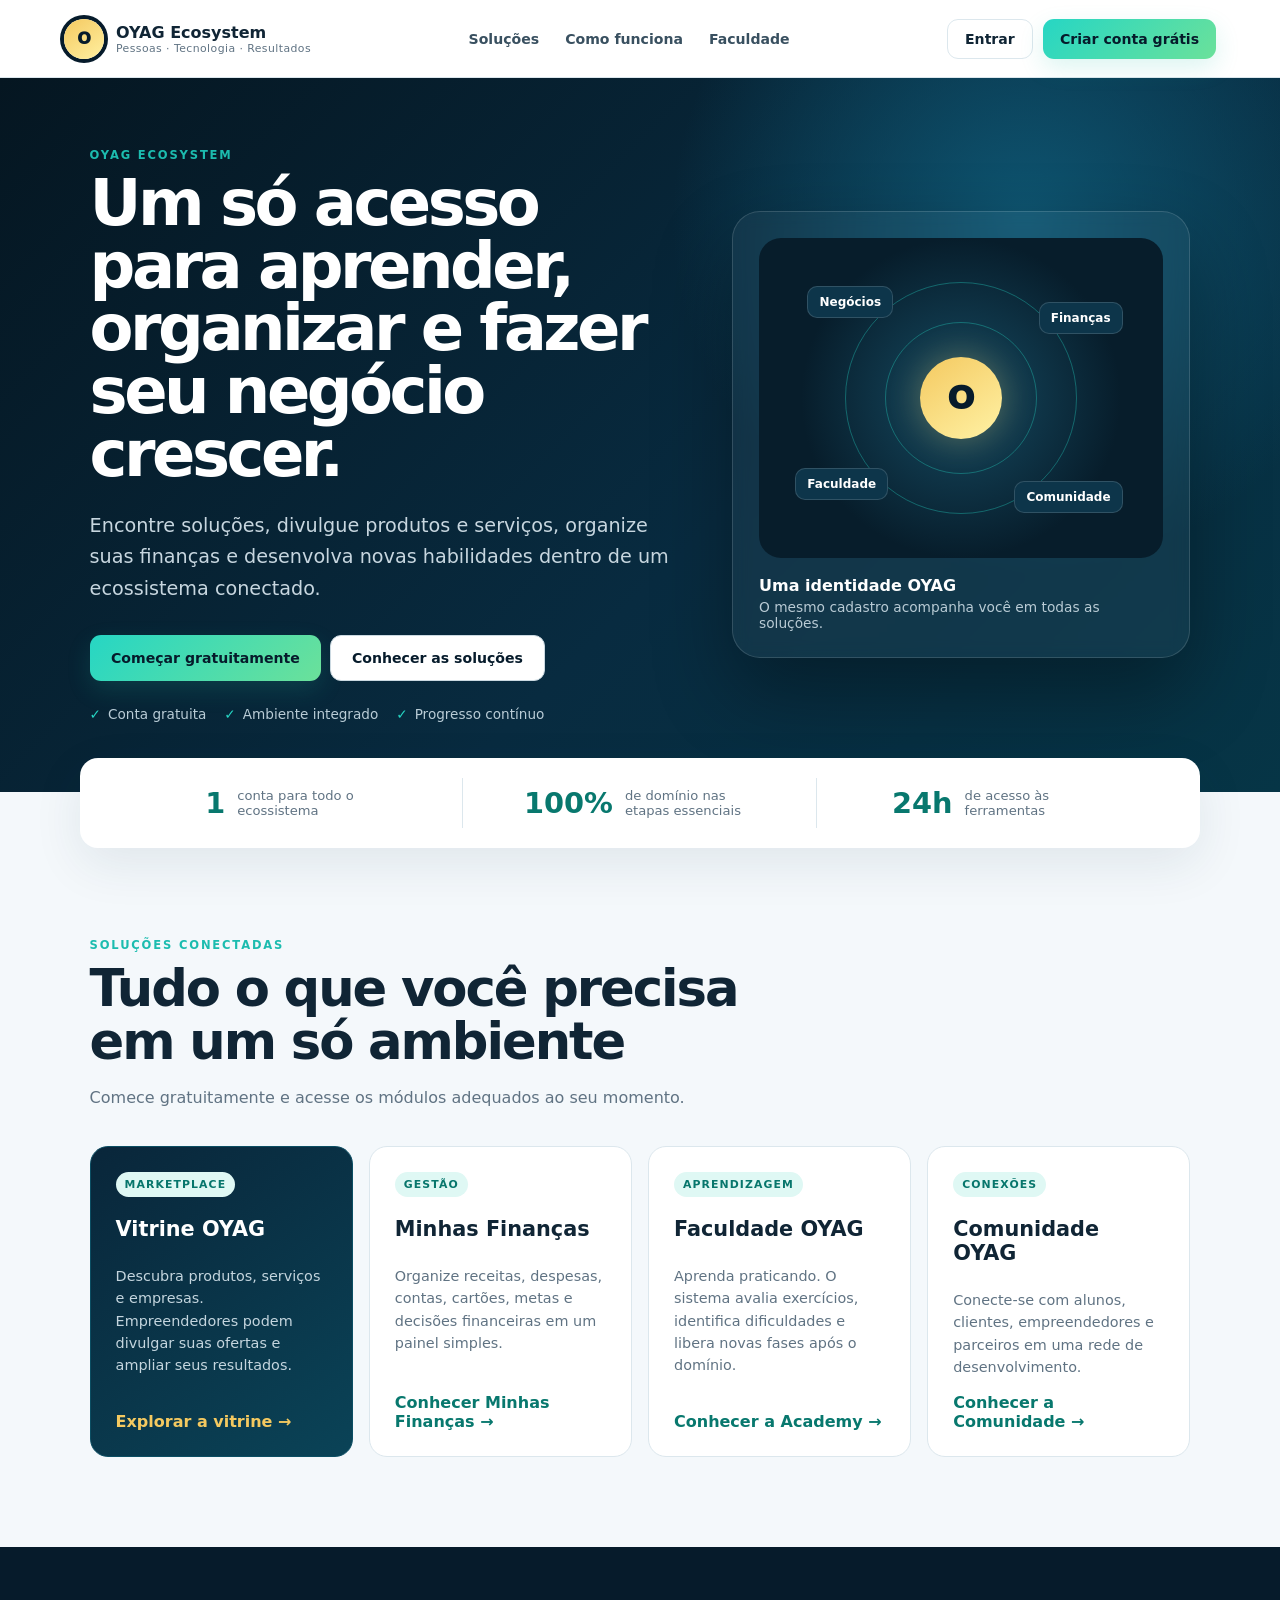
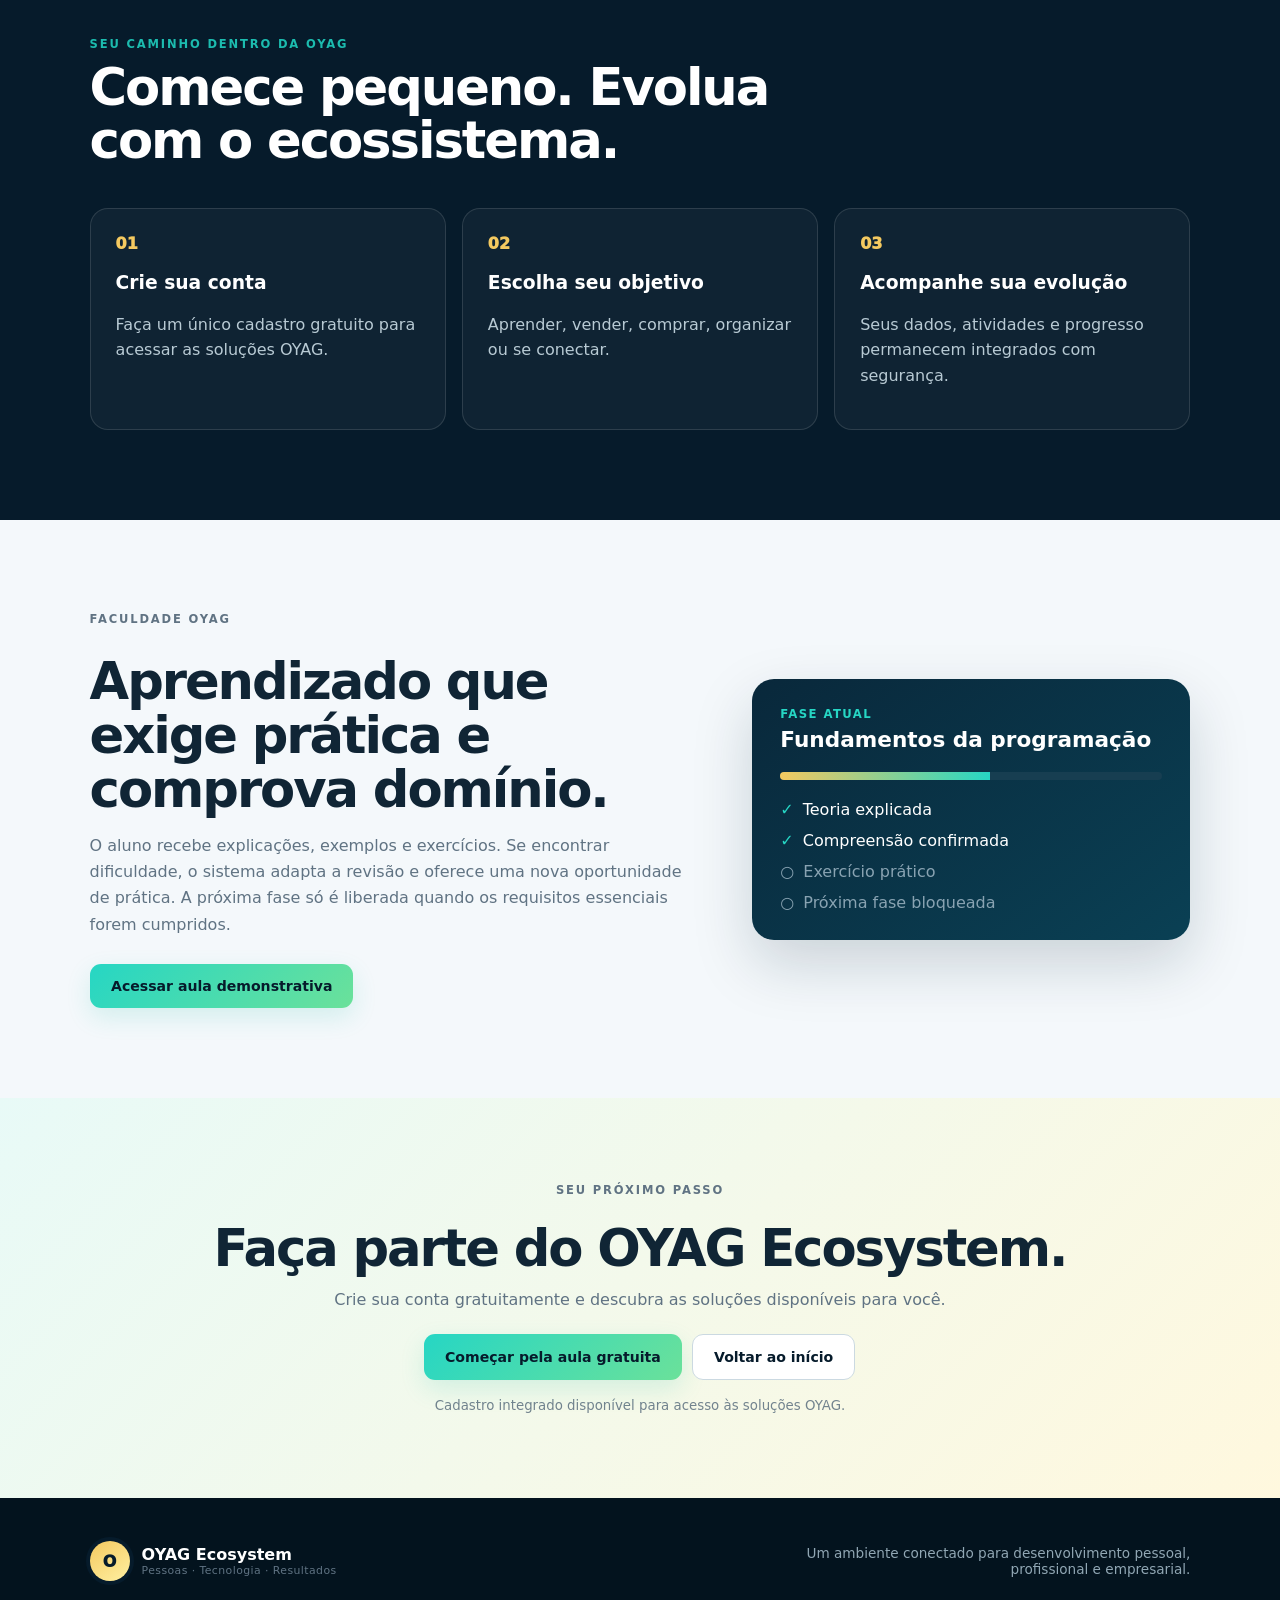
==== desktop/index.html @ 6f6dc77a "chore(public-home): refresh fixed responsive stylesheet" ====
<!doctype html>
<html lang="pt-BR">
<head>
  <meta charset="utf-8"><meta http-equiv="Cache-Control" content="no-cache, no-store, must-revalidate"><meta http-equiv="Pragma" content="no-cache"><meta http-equiv="Expires" content="0">
  <meta name="viewport" content="width=device-width,initial-scale=1">
  <meta name="description" content="OYAG Ecosystem: negócios, aprendizagem, gestão e oportunidades em uma única conta.">
  <title>OYAG Ecosystem</title>
  <link rel="stylesheet" href="../styles.css?v=layout-fix-20260918-01">
  <meta name="robots" content="index,follow">
  <script src="../config.production.js?v=prod-20260918-01" defer></script>
</head>
<body>
<header class="topbar">
  <a class="brand" href="#inicio" aria-label="OYAG Ecosystem"><span class="brand-mark">O</span><span><strong>OYAG Ecosystem</strong><small>Pessoas · Tecnologia · Resultados</small></span></a>
  <nav aria-label="Navegação principal"><a href="#solucoes">Soluções</a><a href="#como-funciona">Como funciona</a><a href="#faculdade">Faculdade</a></nav>
  <div class="header-actions"><a class="button ghost" href="../login.html">Entrar</a><a class="button primary" href="../login.html?mode=signup">Criar conta grátis</a></div>
</header>
<main>
  <section id="inicio" class="hero">
    <div class="hero-copy">
      <p class="eyebrow">OYAG Ecosystem</p>
      <h1>Um só acesso para aprender, organizar e fazer seu negócio crescer.</h1>
      <p class="lead">Encontre soluções, divulgue produtos e serviços, organize suas finanças e desenvolva novas habilidades dentro de um ecossistema conectado.</p>
      <div class="hero-actions"><a class="button primary large" href="../login.html?mode=signup">Começar gratuitamente</a><a class="button secondary large" href="#solucoes">Conhecer as soluções</a></div>
      <ul class="trust-list"><li>Conta gratuita</li><li>Ambiente integrado</li><li>Progresso contínuo</li></ul>
    </div>
    <div class="hero-panel" aria-label="Visão geral do OYAG Ecosystem">
      <div class="orbit"><span class="core">O</span><span class="node n1">Negócios</span><span class="node n2">Finanças</span><span class="node n3">Faculdade</span><span class="node n4">Comunidade</span></div>
      <div class="panel-note"><strong>Uma identidade OYAG</strong><span>O mesmo cadastro acompanha você em todas as soluções.</span></div>
    </div>
  </section>
  <section class="numbers" aria-label="Diferenciais"><div><strong>1</strong><span>conta para todo o ecossistema</span></div><div><strong>100%</strong><span>de domínio nas etapas essenciais</span></div><div><strong>24h</strong><span>de acesso às ferramentas</span></div></section>
  <section id="solucoes" class="section">
    <div class="section-heading"><p class="eyebrow">Soluções conectadas</p><h2>Tudo o que você precisa em um só ambiente</h2><p>Comece gratuitamente e acesse os módulos adequados ao seu momento.</p></div>
    <div class="cards">
      <article class="card featured"><span class="tag">Marketplace</span><h3>Vitrine OYAG</h3><p>Descubra produtos, serviços e empresas. Empreendedores podem divulgar suas ofertas e ampliar seus resultados.</p><a href="../marketplace.html">Explorar a vitrine <span>→</span></a></article>
      <article class="card"><span class="tag">Gestão</span><h3>Minhas Finanças</h3><p>Organize receitas, despesas, contas, cartões, metas e decisões financeiras em um painel simples.</p><a href="../minhas-financas.html">Conhecer Minhas Finanças <span>→</span></a></article>
      <article class="card"><span class="tag">Aprendizagem</span><h3>Faculdade OYAG</h3><p>Aprenda praticando. O sistema avalia exercícios, identifica dificuldades e libera novas fases após o domínio.</p><a href="../faculdade/">Conhecer a Academy <span>→</span></a></article>
      <article class="card"><span class="tag">Conexões</span><h3>Comunidade OYAG</h3><p>Conecte-se com alunos, clientes, empreendedores e parceiros em uma rede de desenvolvimento.</p><a href="../community.html">Conhecer a Comunidade <span>→</span></a></article>
    </div>
  </section>
  <section id="como-funciona" class="section dark">
    <div class="section-heading"><p class="eyebrow">Seu caminho dentro da OYAG</p><h2>Comece pequeno. Evolua com o ecossistema.</h2></div>
    <div class="steps"><article><span>01</span><h3>Crie sua conta</h3><p>Faça um único cadastro gratuito para acessar as soluções OYAG.</p></article><article><span>02</span><h3>Escolha seu objetivo</h3><p>Aprender, vender, comprar, organizar ou se conectar.</p></article><article><span>03</span><h3>Acompanhe sua evolução</h3><p>Seus dados, atividades e progresso permanecem integrados com segurança.</p></article></div>
  </section>
  <section id="faculdade" class="section split">
    <div><p class="eyebrow">Faculdade OYAG</p><h2>Aprendizado que exige prática e comprova domínio.</h2><p>O aluno recebe explicações, exemplos e exercícios. Se encontrar dificuldade, o sistema adapta a revisão e oferece uma nova oportunidade de prática. A próxima fase só é liberada quando os requisitos essenciais forem cumpridos.</p><a class="button primary large" href="../faculdade/aula-demo.html">Acessar aula demonstrativa</a></div>
    <div class="learning-card"><span>Fase atual</span><strong>Fundamentos da programação</strong><div class="progress"><i></i></div><ul><li class="done">Teoria explicada</li><li class="done">Compreensão confirmada</li><li>Exercício prático</li><li>Próxima fase bloqueada</li></ul></div>
  </section>
  <section id="acesso" class="cta"><p class="eyebrow">Seu próximo passo</p><h2>Faça parte do OYAG Ecosystem.</h2><p>Crie sua conta gratuitamente e descubra as soluções disponíveis para você.</p><div><a class="button primary large" href="../faculdade/aula-demo.html">Começar pela aula gratuita</a><a class="button secondary large" href="#inicio">Voltar ao início</a></div><small>Cadastro integrado disponível para acesso às soluções OYAG.</small></section>
</main>
<footer><a class="brand" href="#inicio"><span class="brand-mark">O</span><span><strong>OYAG Ecosystem</strong><small>Pessoas · Tecnologia · Resultados</small></span></a><p>Um ambiente conectado para desenvolvimento pessoal, profissional e empresarial.</p></footer>
</body>
</html>
---- styles.css ----
:root{--navy:#061b2b;--navy2:#0a3148;--cyan:#26d6c4;--gold:#f4c960;--paper:#f4f8fb;--white:#fff;--ink:#102535;--muted:#607383;--line:#dce7ed}*{box-sizing:border-box}html{scroll-behavior:smooth;overflow-x:hidden}body{margin:0;overflow-x:hidden;background:var(--paper);color:var(--ink);font-family:Inter,ui-sans-serif,system-ui,-apple-system,"Segoe UI",sans-serif}a{color:inherit}.topbar{height:78px;padding:0 clamp(18px,5vw,72px);display:flex;align-items:center;justify-content:space-between;gap:24px;background:#fff;border-bottom:1px solid var(--line);position:sticky;top:0;z-index:20}.brand{display:flex;align-items:center;gap:12px;text-decoration:none;min-width:max-content}.brand-mark{width:40px;height:40px;display:grid;place-items:center;border-radius:50%;background:linear-gradient(145deg,var(--gold),#fff0a1);color:var(--navy);font-weight:950;box-shadow:0 0 0 4px var(--navy)}.brand strong,.brand small{display:block}.brand small{font-size:.68rem;color:var(--muted);letter-spacing:.04em}.topbar nav{display:flex;gap:26px}.topbar nav a{text-decoration:none;font-size:.88rem;font-weight:750;color:#395060}.header-actions,.hero-actions{display:flex;gap:10px}.button{display:inline-flex;align-items:center;justify-content:center;text-decoration:none;border-radius:11px;padding:11px 17px;font-weight:850;font-size:.88rem;transition:.2s}.button:hover{transform:translateY(-2px)}.primary{background:linear-gradient(135deg,var(--cyan),#6be19a);color:var(--navy);box-shadow:0 9px 24px #21bfa528}.ghost{border:1px solid var(--line);background:#fff}.secondary{background:#fff;color:var(--navy);border:1px solid #cbd9e1}.large{padding:14px 21px}.hero{min-height:650px;padding:70px clamp(20px,7vw,110px);display:grid;grid-template-columns:minmax(0,1.12fr) minmax(360px,.88fr);align-items:center;gap:60px;background:radial-gradient(circle at 80% 20%,#0e5571 0,transparent 30%),linear-gradient(135deg,#051621,#082b40 58%,#063546);color:#fff}.eyebrow{margin:0 0 10px;color:#1cbcaf;font-weight:900;text-transform:uppercase;letter-spacing:.16em;font-size:.72rem}.hero h1{font-size:clamp(2.5rem,5vw,5rem);line-height:.98;letter-spacing:-.055em;margin:0;max-width:850px}.lead{max-width:720px;color:#c7d6df;font-size:clamp(1rem,1.6vw,1.2rem);line-height:1.65;margin:24px 0 30px}.trust-list{display:flex;flex-wrap:wrap;gap:18px;list-style:none;padding:0;margin:25px 0 0;color:#b9ccd6;font-size:.85rem}.trust-list li:before{content:"✓";color:var(--cyan);font-weight:900;margin-right:7px}.hero-panel{border:1px solid #ffffff24;border-radius:28px;background:#ffffff0b;padding:26px;box-shadow:0 35px 80px #0005;backdrop-filter:blur(8px)}.orbit{height:320px;border-radius:22px;background:radial-gradient(circle,#164b62,#071d2b 62%);position:relative;overflow:hidden}.orbit:before,.orbit:after{content:"";position:absolute;inset:50%;transform:translate(-50%,-50%);border:1px solid #25d6c45c;border-radius:50%;width:230px;height:230px}.orbit:after{width:150px;height:150px}.core{position:absolute;inset:50% auto auto 50%;transform:translate(-50%,-50%);width:82px;height:82px;border-radius:50%;display:grid;place-items:center;background:linear-gradient(145deg,var(--gold),#fff2a5);color:var(--navy);font-size:2rem;font-weight:950;z-index:2;box-shadow:0 0 35px #f4c96055}.node{position:absolute;background:#0d354a;border:1px solid #ffffff25;border-radius:10px;padding:8px 11px;font-size:.75rem;font-weight:800}.n1{top:15%;left:12%}.n2{top:20%;right:10%}.n3{bottom:18%;left:9%}.n4{bottom:14%;right:10%}.panel-note{display:grid;gap:4px;margin-top:18px}.panel-note span{color:#b9cbd5;font-size:.86rem}.numbers{max-width:1120px;margin:-34px auto 0;padding:20px 30px;border-radius:18px;background:#fff;box-shadow:0 16px 50px #17374917;display:grid;grid-template-columns:repeat(3,1fr);position:relative;z-index:3}.numbers div{display:flex;align-items:center;justify-content:center;gap:12px;padding:8px 20px;border-right:1px solid var(--line)}.numbers div:last-child{border:0}.numbers strong{font-size:1.8rem;color:#08786e}.numbers span{font-size:.82rem;color:var(--muted);max-width:130px}.section{padding:90px clamp(20px,7vw,110px)}.section-heading{max-width:740px;margin-bottom:34px}.section-heading h2,.split h2,.cta h2{font-size:clamp(2rem,4vw,3.4rem);line-height:1.05;letter-spacing:-.04em;margin:0 0 14px}.section-heading>p:last-child,.split>div>p{color:var(--muted);line-height:1.65}.cards{display:grid;grid-template-columns:repeat(4,1fr);gap:16px}.card{min-height:285px;padding:25px;border:1px solid var(--line);border-radius:18px;background:#fff;display:flex;flex-direction:column}.card.featured{background:linear-gradient(145deg,#09263a,#0a4357);color:#fff;border-color:#0b4e63}.tag{align-self:flex-start;border-radius:99px;padding:6px 9px;background:#dff8f4;color:#07766c;font-size:.68rem;font-weight:900;text-transform:uppercase;letter-spacing:.1em}.card h3{font-size:1.3rem;margin:20px 0 10px}.card p{line-height:1.55;color:var(--muted);font-size:.9rem}.card.featured p{color:#c4d5de}.card a{margin-top:auto;text-decoration:none;font-weight:850;color:#08786e}.card.featured a{color:var(--gold)}.dark{background:var(--navy);color:#fff}.dark .section-heading{margin-bottom:40px}.steps{display:grid;grid-template-columns:repeat(3,1fr);gap:16px}.steps article{padding:25px;border:1px solid #ffffff1f;border-radius:18px;background:#ffffff0a}.steps span{color:var(--gold);font-weight:950}.steps p{color:#b8cad4;line-height:1.6}.split{display:grid;grid-template-columns:1.15fr .85fr;gap:70px;align-items:center}.split>div>p{margin-bottom:26px}.learning-card{padding:28px;border-radius:22px;background:linear-gradient(145deg,#09283b,#0a4054);color:#fff;box-shadow:0 24px 60px #09283b2d}.learning-card>span,.learning-card>strong{display:block}.learning-card>span{color:var(--cyan);font-size:.73rem;text-transform:uppercase;font-weight:900;letter-spacing:.12em}.learning-card>strong{font-size:1.35rem;margin:6px 0 20px}.progress{height:8px;border-radius:99px;background:#173e51;overflow:hidden}.progress i{display:block;width:55%;height:100%;background:linear-gradient(90deg,var(--gold),var(--cyan))}.learning-card ul{list-style:none;padding:0;margin:20px 0 0;display:grid;gap:12px}.learning-card li{color:#89a3b2}.learning-card li:before{content:"○";margin-right:9px}.learning-card li.done{color:#fff}.learning-card li.done:before{content:"✓";color:var(--cyan)}.cta{text-align:center;background:linear-gradient(135deg,#e8faf7,#fff8de);padding:85px 20px}.cta p{max-width:620px;margin:0 auto 25px;color:var(--muted)}.cta>div{display:flex;gap:10px;justify-content:center;flex-wrap:wrap}.cta small{display:block;margin-top:18px;color:#72838e}footer{background:#03131e;color:#fff;padding:34px clamp(20px,7vw,110px);display:flex;justify-content:space-between;align-items:center;gap:30px}footer p{color:#91a7b4;max-width:420px;text-align:right;font-size:.85rem}@media(max-width:980px){
.topbar nav{display:none}
.hero{grid-template-columns:minmax(0,1fr) minmax(260px,.86fr);gap:24px;padding:48px 24px;min-height:560px}
.hero h1{font-size:clamp(2rem,5vw,3.35rem)}
.hero-panel{max-width:none;padding:18px}
.orbit{height:270px}
.cards{grid-template-columns:repeat(2,1fr)}
.split{grid-template-columns:1fr}
.steps{grid-template-columns:1fr}
}@media(max-width:650px) and (hover:none) and (pointer:coarse){
.topbar{height:70px;padding:0 14px}
.brand small,.header-actions .ghost{display:none}
.header-actions .button{padding:10px 12px;font-size:.76rem}
.hero{padding:44px 18px 70px;grid-template-columns:1fr;gap:36px;min-height:auto}
.hero h1{font-size:2.65rem}
.hero-actions{display:grid}
.hero-panel{padding:12px}
.orbit{height:260px}
.numbers{margin:0;border-radius:0;grid-template-columns:1fr;padding:15px}
.numbers div{border-right:0;border-bottom:1px solid var(--line);justify-content:flex-start}
.section{padding:65px 18px}
.cards{grid-template-columns:1fr}
.steps{grid-template-columns:1fr}
.split{gap:35px}
.cta{padding:65px 18px}
footer{display:grid}
footer p{text-align:left}
}

/* Movimento leve e acessível */
@keyframes oyagRise{from{opacity:0;transform:translateY(18px)}to{opacity:1;transform:translateY(0)}}
@keyframes oyagReveal{from{opacity:0;transform:scale(.985)}to{opacity:1;transform:scale(1)}}
@keyframes oyagPulse{0%,100%{box-shadow:0 0 30px #f4c9603d}50%{box-shadow:0 0 46px #26d6c46b}}
@keyframes oyagOrbit{from{transform:translate(-50%,-50%) rotate(0deg)}to{transform:translate(-50%,-50%) rotate(360deg)}}

.hero-copy{animation:oyagRise .65s cubic-bezier(.2,.7,.2,1) both}
.hero-panel{animation:oyagReveal .7s .12s cubic-bezier(.2,.7,.2,1) both}
.numbers{animation:oyagRise .55s .22s cubic-bezier(.2,.7,.2,1) both}
.core{animation:oyagPulse 3.6s ease-in-out infinite}
.orbit:before{animation:oyagOrbit 24s linear infinite}
.card,.steps article,.learning-card{transition:transform .22s ease,box-shadow .22s ease,border-color .22s ease}
.card:hover,.steps article:hover{transform:translateY(-5px);box-shadow:0 16px 35px #082b4018;border-color:#26bdae70}
.learning-card:hover{transform:translateY(-4px);box-shadow:0 30px 70px #09283b3b}
.topbar nav a{position:relative;transition:color .18s ease}
.topbar nav a:after{content:"";position:absolute;left:0;right:100%;bottom:-7px;height:2px;background:var(--cyan);transition:right .2s ease}
.topbar nav a:hover{color:#08786e}.topbar nav a:hover:after{right:0}
.button{will-change:transform}.button:active{transform:translateY(0) scale(.98)}
.card a span{display:inline-block;transition:transform .18s ease}.card a:hover span{transform:translateX(4px)}

@media(prefers-reduced-motion:reduce){
 html{scroll-behavior:auto}
 *,*:before,*:after{animation-duration:.01ms!important;animation-iteration-count:1!important;transition-duration:.01ms!important;scroll-behavior:auto!important}
}

/* Homologação OYAG: identificação visual explícita */
.homolog-badge{position:fixed;right:14px;bottom:14px;z-index:999999;padding:9px 12px;border-radius:10px;background:#fff;color:#061b2b;border:2px solid #f4c960;font-size:.72rem;font-weight:900;letter-spacing:.05em;box-shadow:0 8px 30px #0003}
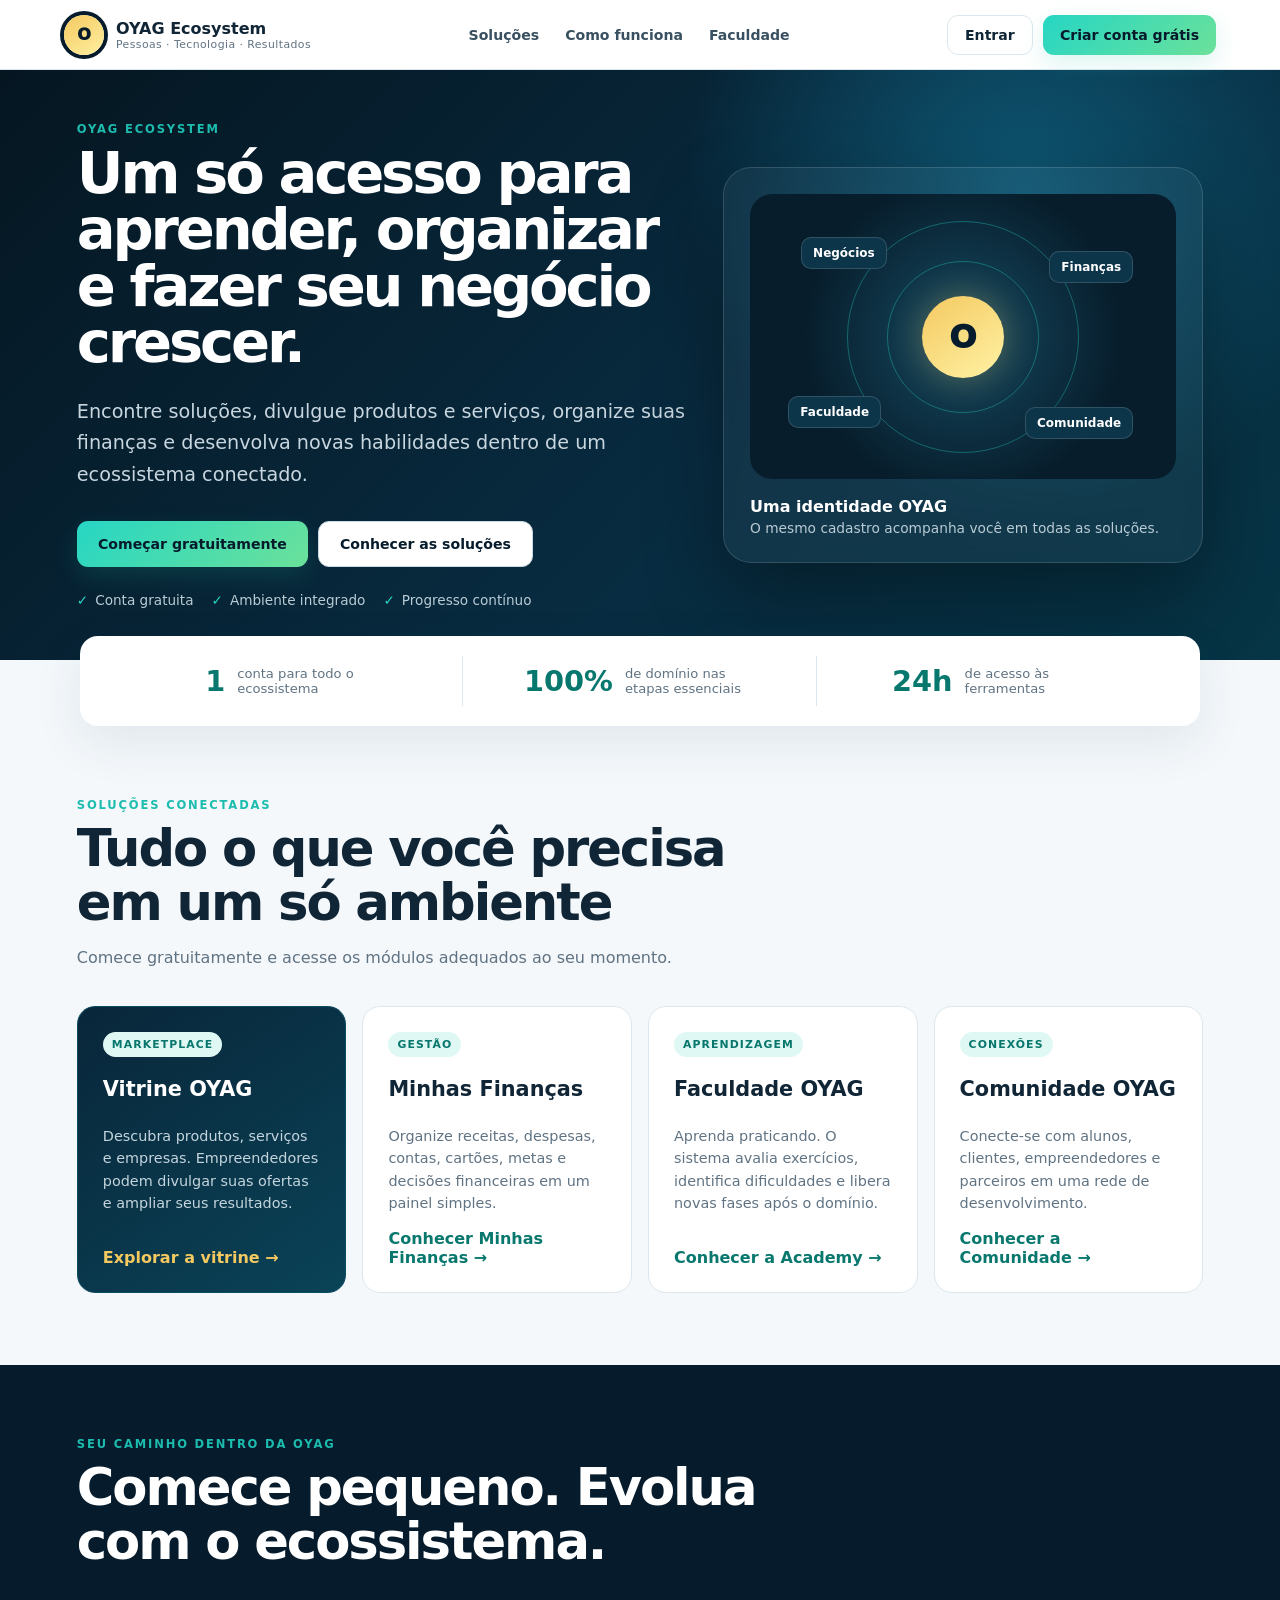
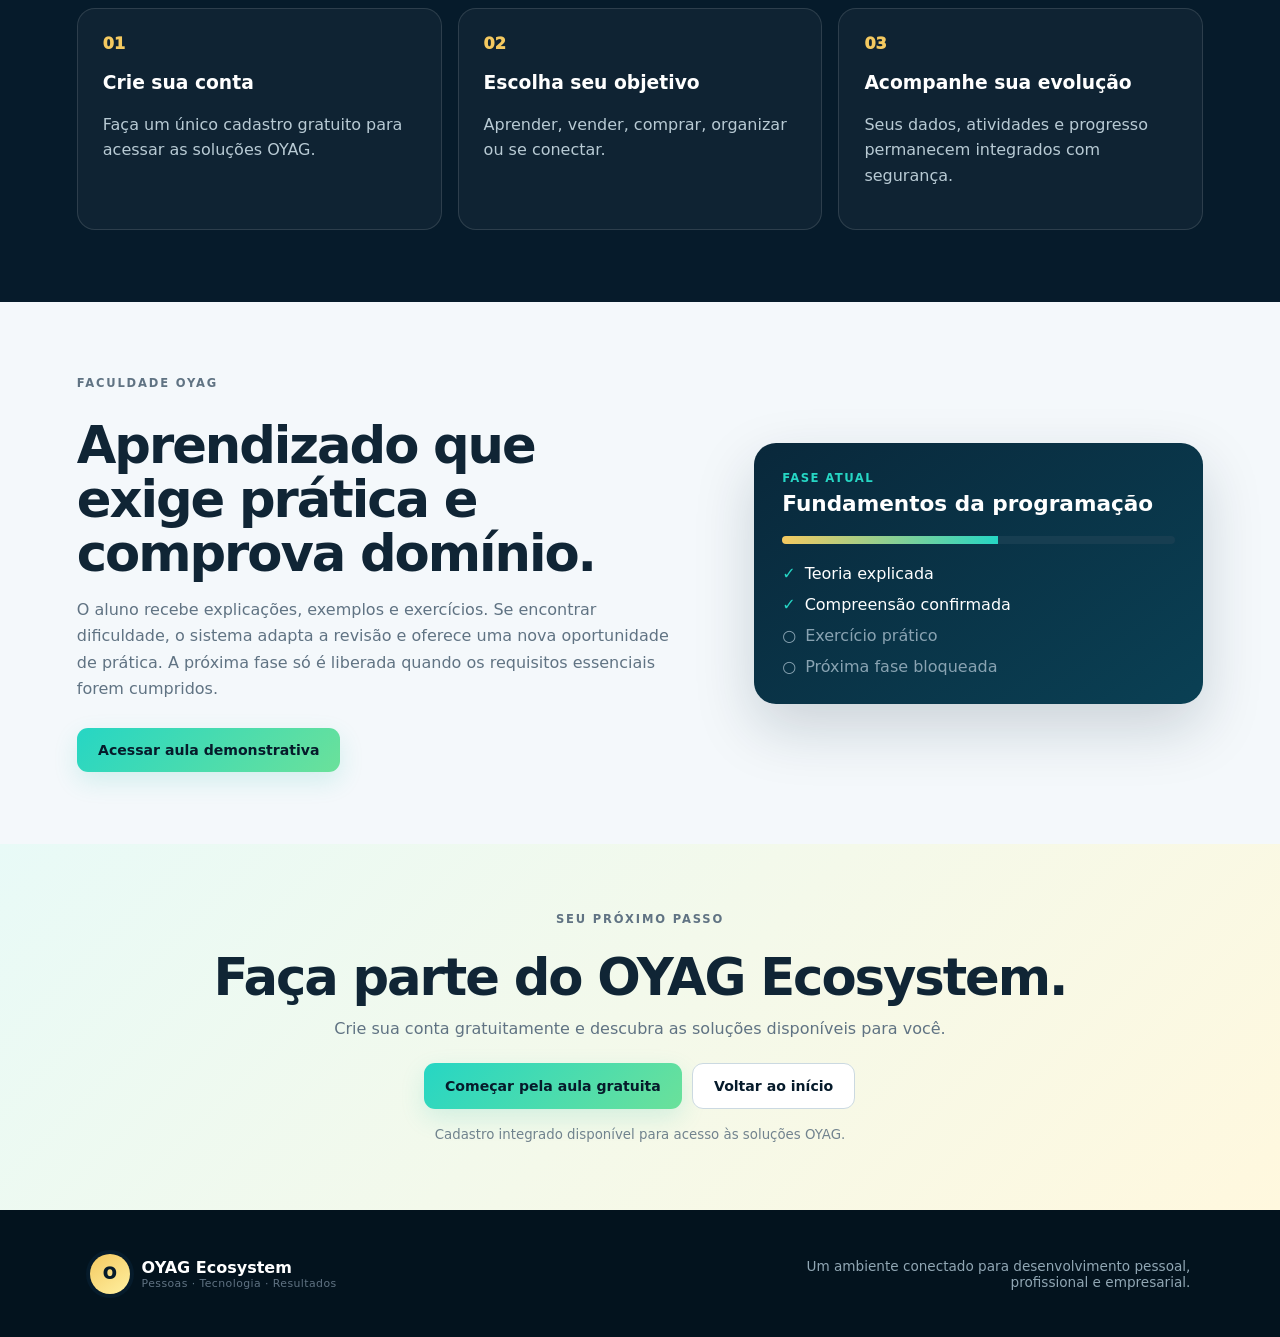
==== commit fca76349: "chore(desktop): refresh reviewed layout stylesheet" ====
--- a/desktop/index.html
+++ b/desktop/index.html
@@ -5,7 +5,7 @@
   <meta name="viewport" content="width=device-width,initial-scale=1">
   <meta name="description" content="OYAG Ecosystem: negócios, aprendizagem, gestão e oportunidades em uma única conta.">
   <title>OYAG Ecosystem</title>
-  <link rel="stylesheet" href="../styles.css?v=layout-fix-20260918-01">
+  <link rel="stylesheet" href="../styles.css?v=responsive-review-20260918-02">
   <meta name="robots" content="index,follow">
   <script src="../config.production.js?v=prod-20260918-01" defer></script>
 </head>
--- a/styles.css
+++ b/styles.css
@@ -1,4 +1,4 @@
-:root{--navy:#061b2b;--navy2:#0a3148;--cyan:#26d6c4;--gold:#f4c960;--paper:#f4f8fb;--white:#fff;--ink:#102535;--muted:#607383;--line:#dce7ed}*{box-sizing:border-box}html{scroll-behavior:smooth;overflow-x:hidden}body{margin:0;overflow-x:hidden;background:var(--paper);color:var(--ink);font-family:Inter,ui-sans-serif,system-ui,-apple-system,"Segoe UI",sans-serif}a{color:inherit}.topbar{height:78px;padding:0 clamp(18px,5vw,72px);display:flex;align-items:center;justify-content:space-between;gap:24px;background:#fff;border-bottom:1px solid var(--line);position:sticky;top:0;z-index:20}.brand{display:flex;align-items:center;gap:12px;text-decoration:none;min-width:max-content}.brand-mark{width:40px;height:40px;display:grid;place-items:center;border-radius:50%;background:linear-gradient(145deg,var(--gold),#fff0a1);color:var(--navy);font-weight:950;box-shadow:0 0 0 4px var(--navy)}.brand strong,.brand small{display:block}.brand small{font-size:.68rem;color:var(--muted);letter-spacing:.04em}.topbar nav{display:flex;gap:26px}.topbar nav a{text-decoration:none;font-size:.88rem;font-weight:750;color:#395060}.header-actions,.hero-actions{display:flex;gap:10px}.button{display:inline-flex;align-items:center;justify-content:center;text-decoration:none;border-radius:11px;padding:11px 17px;font-weight:850;font-size:.88rem;transition:.2s}.button:hover{transform:translateY(-2px)}.primary{background:linear-gradient(135deg,var(--cyan),#6be19a);color:var(--navy);box-shadow:0 9px 24px #21bfa528}.ghost{border:1px solid var(--line);background:#fff}.secondary{background:#fff;color:var(--navy);border:1px solid #cbd9e1}.large{padding:14px 21px}.hero{min-height:650px;padding:70px clamp(20px,7vw,110px);display:grid;grid-template-columns:minmax(0,1.12fr) minmax(360px,.88fr);align-items:center;gap:60px;background:radial-gradient(circle at 80% 20%,#0e5571 0,transparent 30%),linear-gradient(135deg,#051621,#082b40 58%,#063546);color:#fff}.eyebrow{margin:0 0 10px;color:#1cbcaf;font-weight:900;text-transform:uppercase;letter-spacing:.16em;font-size:.72rem}.hero h1{font-size:clamp(2.5rem,5vw,5rem);line-height:.98;letter-spacing:-.055em;margin:0;max-width:850px}.lead{max-width:720px;color:#c7d6df;font-size:clamp(1rem,1.6vw,1.2rem);line-height:1.65;margin:24px 0 30px}.trust-list{display:flex;flex-wrap:wrap;gap:18px;list-style:none;padding:0;margin:25px 0 0;color:#b9ccd6;font-size:.85rem}.trust-list li:before{content:"✓";color:var(--cyan);font-weight:900;margin-right:7px}.hero-panel{border:1px solid #ffffff24;border-radius:28px;background:#ffffff0b;padding:26px;box-shadow:0 35px 80px #0005;backdrop-filter:blur(8px)}.orbit{height:320px;border-radius:22px;background:radial-gradient(circle,#164b62,#071d2b 62%);position:relative;overflow:hidden}.orbit:before,.orbit:after{content:"";position:absolute;inset:50%;transform:translate(-50%,-50%);border:1px solid #25d6c45c;border-radius:50%;width:230px;height:230px}.orbit:after{width:150px;height:150px}.core{position:absolute;inset:50% auto auto 50%;transform:translate(-50%,-50%);width:82px;height:82px;border-radius:50%;display:grid;place-items:center;background:linear-gradient(145deg,var(--gold),#fff2a5);color:var(--navy);font-size:2rem;font-weight:950;z-index:2;box-shadow:0 0 35px #f4c96055}.node{position:absolute;background:#0d354a;border:1px solid #ffffff25;border-radius:10px;padding:8px 11px;font-size:.75rem;font-weight:800}.n1{top:15%;left:12%}.n2{top:20%;right:10%}.n3{bottom:18%;left:9%}.n4{bottom:14%;right:10%}.panel-note{display:grid;gap:4px;margin-top:18px}.panel-note span{color:#b9cbd5;font-size:.86rem}.numbers{max-width:1120px;margin:-34px auto 0;padding:20px 30px;border-radius:18px;background:#fff;box-shadow:0 16px 50px #17374917;display:grid;grid-template-columns:repeat(3,1fr);position:relative;z-index:3}.numbers div{display:flex;align-items:center;justify-content:center;gap:12px;padding:8px 20px;border-right:1px solid var(--line)}.numbers div:last-child{border:0}.numbers strong{font-size:1.8rem;color:#08786e}.numbers span{font-size:.82rem;color:var(--muted);max-width:130px}.section{padding:90px clamp(20px,7vw,110px)}.section-heading{max-width:740px;margin-bottom:34px}.section-heading h2,.split h2,.cta h2{font-size:clamp(2rem,4vw,3.4rem);line-height:1.05;letter-spacing:-.04em;margin:0 0 14px}.section-heading>p:last-child,.split>div>p{color:var(--muted);line-height:1.65}.cards{display:grid;grid-template-columns:repeat(4,1fr);gap:16px}.card{min-height:285px;padding:25px;border:1px solid var(--line);border-radius:18px;background:#fff;display:flex;flex-direction:column}.card.featured{background:linear-gradient(145deg,#09263a,#0a4357);color:#fff;border-color:#0b4e63}.tag{align-self:flex-start;border-radius:99px;padding:6px 9px;background:#dff8f4;color:#07766c;font-size:.68rem;font-weight:900;text-transform:uppercase;letter-spacing:.1em}.card h3{font-size:1.3rem;margin:20px 0 10px}.card p{line-height:1.55;color:var(--muted);font-size:.9rem}.card.featured p{color:#c4d5de}.card a{margin-top:auto;text-decoration:none;font-weight:850;color:#08786e}.card.featured a{color:var(--gold)}.dark{background:var(--navy);color:#fff}.dark .section-heading{margin-bottom:40px}.steps{display:grid;grid-template-columns:repeat(3,1fr);gap:16px}.steps article{padding:25px;border:1px solid #ffffff1f;border-radius:18px;background:#ffffff0a}.steps span{color:var(--gold);font-weight:950}.steps p{color:#b8cad4;line-height:1.6}.split{display:grid;grid-template-columns:1.15fr .85fr;gap:70px;align-items:center}.split>div>p{margin-bottom:26px}.learning-card{padding:28px;border-radius:22px;background:linear-gradient(145deg,#09283b,#0a4054);color:#fff;box-shadow:0 24px 60px #09283b2d}.learning-card>span,.learning-card>strong{display:block}.learning-card>span{color:var(--cyan);font-size:.73rem;text-transform:uppercase;font-weight:900;letter-spacing:.12em}.learning-card>strong{font-size:1.35rem;margin:6px 0 20px}.progress{height:8px;border-radius:99px;background:#173e51;overflow:hidden}.progress i{display:block;width:55%;height:100%;background:linear-gradient(90deg,var(--gold),var(--cyan))}.learning-card ul{list-style:none;padding:0;margin:20px 0 0;display:grid;gap:12px}.learning-card li{color:#89a3b2}.learning-card li:before{content:"○";margin-right:9px}.learning-card li.done{color:#fff}.learning-card li.done:before{content:"✓";color:var(--cyan)}.cta{text-align:center;background:linear-gradient(135deg,#e8faf7,#fff8de);padding:85px 20px}.cta p{max-width:620px;margin:0 auto 25px;color:var(--muted)}.cta>div{display:flex;gap:10px;justify-content:center;flex-wrap:wrap}.cta small{display:block;margin-top:18px;color:#72838e}footer{background:#03131e;color:#fff;padding:34px clamp(20px,7vw,110px);display:flex;justify-content:space-between;align-items:center;gap:30px}footer p{color:#91a7b4;max-width:420px;text-align:right;font-size:.85rem}@media(max-width:980px){
+:root{--navy:#061b2b;--navy2:#0a3148;--cyan:#26d6c4;--gold:#f4c960;--paper:#f4f8fb;--white:#fff;--ink:#102535;--muted:#607383;--line:#dce7ed}*{box-sizing:border-box}html{scroll-behavior:smooth;overflow-x:hidden}body{margin:0;overflow-x:hidden;background:var(--paper);color:var(--ink);font-family:Inter,ui-sans-serif,system-ui,-apple-system,"Segoe UI",sans-serif}a{color:inherit}.topbar{height:70px;padding:0 clamp(18px,5vw,72px);display:flex;align-items:center;justify-content:space-between;gap:24px;background:#fff;border-bottom:1px solid var(--line);position:sticky;top:0;z-index:20}.brand{display:flex;align-items:center;gap:12px;text-decoration:none;min-width:max-content}.brand-mark{width:40px;height:40px;display:grid;place-items:center;border-radius:50%;background:linear-gradient(145deg,var(--gold),#fff0a1);color:var(--navy);font-weight:950;box-shadow:0 0 0 4px var(--navy)}.brand strong,.brand small{display:block}.brand small{font-size:.68rem;color:var(--muted);letter-spacing:.04em}.topbar nav{display:flex;gap:26px}.topbar nav a{text-decoration:none;font-size:.88rem;font-weight:750;color:#395060}.header-actions,.hero-actions{display:flex;gap:10px}.button{display:inline-flex;align-items:center;justify-content:center;text-decoration:none;border-radius:11px;padding:11px 17px;font-weight:850;font-size:.88rem;transition:.2s}.button:hover{transform:translateY(-2px)}.primary{background:linear-gradient(135deg,var(--cyan),#6be19a);color:var(--navy);box-shadow:0 9px 24px #21bfa528}.ghost{border:1px solid var(--line);background:#fff}.secondary{background:#fff;color:var(--navy);border:1px solid #cbd9e1}.large{padding:14px 21px}.hero{min-height:540px;padding:52px clamp(20px,6vw,88px);display:grid;grid-template-columns:minmax(0,1.12fr) minmax(360px,.88fr);align-items:center;gap:36px;background:radial-gradient(circle at 80% 20%,#0e5571 0,transparent 30%),linear-gradient(135deg,#051621,#082b40 58%,#063546);color:#fff}.eyebrow{margin:0 0 10px;color:#1cbcaf;font-weight:900;text-transform:uppercase;letter-spacing:.16em;font-size:.72rem}.hero h1{font-size:clamp(2.35rem,4.5vw,4.2rem);line-height:.98;letter-spacing:-.055em;margin:0;max-width:850px}.lead{max-width:720px;color:#c7d6df;font-size:clamp(1rem,1.6vw,1.2rem);line-height:1.65;margin:24px 0 30px}.trust-list{display:flex;flex-wrap:wrap;gap:18px;list-style:none;padding:0;margin:25px 0 0;color:#b9ccd6;font-size:.85rem}.trust-list li:before{content:"✓";color:var(--cyan);font-weight:900;margin-right:7px}.hero-panel{border:1px solid #ffffff24;border-radius:28px;background:#ffffff0b;padding:26px;box-shadow:0 35px 80px #0005;backdrop-filter:blur(8px)}.orbit{height:285px;border-radius:22px;background:radial-gradient(circle,#164b62,#071d2b 62%);position:relative;overflow:hidden}.orbit:before,.orbit:after{content:"";position:absolute;inset:50%;transform:translate(-50%,-50%);border:1px solid #25d6c45c;border-radius:50%;width:230px;height:230px}.orbit:after{width:150px;height:150px}.core{position:absolute;inset:50% auto auto 50%;transform:translate(-50%,-50%);width:82px;height:82px;border-radius:50%;display:grid;place-items:center;background:linear-gradient(145deg,var(--gold),#fff2a5);color:var(--navy);font-size:2rem;font-weight:950;z-index:2;box-shadow:0 0 35px #f4c96055}.node{position:absolute;background:#0d354a;border:1px solid #ffffff25;border-radius:10px;padding:8px 11px;font-size:.75rem;font-weight:800}.n1{top:15%;left:12%}.n2{top:20%;right:10%}.n3{bottom:18%;left:9%}.n4{bottom:14%;right:10%}.panel-note{display:grid;gap:4px;margin-top:18px}.panel-note span{color:#b9cbd5;font-size:.86rem}.numbers{max-width:1120px;margin:-24px auto 0;padding:20px 30px;border-radius:18px;background:#fff;box-shadow:0 16px 50px #17374917;display:grid;grid-template-columns:repeat(3,1fr);position:relative;z-index:3}.numbers div{display:flex;align-items:center;justify-content:center;gap:12px;padding:8px 20px;border-right:1px solid var(--line)}.numbers div:last-child{border:0}.numbers strong{font-size:1.8rem;color:#08786e}.numbers span{font-size:.82rem;color:var(--muted);max-width:130px}.section{padding:72px clamp(20px,6vw,88px)}.section-heading{max-width:740px;margin-bottom:34px}.section-heading h2,.split h2,.cta h2{font-size:clamp(2rem,4vw,3.4rem);line-height:1.05;letter-spacing:-.04em;margin:0 0 14px}.section-heading>p:last-child,.split>div>p{color:var(--muted);line-height:1.65}.cards{display:grid;grid-template-columns:repeat(4,1fr);gap:16px}.card{min-height:285px;padding:25px;border:1px solid var(--line);border-radius:18px;background:#fff;display:flex;flex-direction:column}.card.featured{background:linear-gradient(145deg,#09263a,#0a4357);color:#fff;border-color:#0b4e63}.tag{align-self:flex-start;border-radius:99px;padding:6px 9px;background:#dff8f4;color:#07766c;font-size:.68rem;font-weight:900;text-transform:uppercase;letter-spacing:.1em}.card h3{font-size:1.3rem;margin:20px 0 10px}.card p{line-height:1.55;color:var(--muted);font-size:.9rem}.card.featured p{color:#c4d5de}.card a{margin-top:auto;text-decoration:none;font-weight:850;color:#08786e}.card.featured a{color:var(--gold)}.dark{background:var(--navy);color:#fff}.dark .section-heading{margin-bottom:40px}.steps{display:grid;grid-template-columns:repeat(3,1fr);gap:16px}.steps article{padding:25px;border:1px solid #ffffff1f;border-radius:18px;background:#ffffff0a}.steps span{color:var(--gold);font-weight:950}.steps p{color:#b8cad4;line-height:1.6}.split{display:grid;grid-template-columns:1.15fr .85fr;gap:70px;align-items:center}.split>div>p{margin-bottom:26px}.learning-card{padding:28px;border-radius:22px;background:linear-gradient(145deg,#09283b,#0a4054);color:#fff;box-shadow:0 24px 60px #09283b2d}.learning-card>span,.learning-card>strong{display:block}.learning-card>span{color:var(--cyan);font-size:.73rem;text-transform:uppercase;font-weight:900;letter-spacing:.12em}.learning-card>strong{font-size:1.35rem;margin:6px 0 20px}.progress{height:8px;border-radius:99px;background:#173e51;overflow:hidden}.progress i{display:block;width:55%;height:100%;background:linear-gradient(90deg,var(--gold),var(--cyan))}.learning-card ul{list-style:none;padding:0;margin:20px 0 0;display:grid;gap:12px}.learning-card li{color:#89a3b2}.learning-card li:before{content:"○";margin-right:9px}.learning-card li.done{color:#fff}.learning-card li.done:before{content:"✓";color:var(--cyan)}.cta{text-align:center;background:linear-gradient(135deg,#e8faf7,#fff8de);padding:68px 20px}.cta p{max-width:620px;margin:0 auto 25px;color:var(--muted)}.cta>div{display:flex;gap:10px;justify-content:center;flex-wrap:wrap}.cta small{display:block;margin-top:18px;color:#72838e}footer{background:#03131e;color:#fff;padding:34px clamp(20px,7vw,110px);display:flex;justify-content:space-between;align-items:center;gap:30px}footer p{color:#91a7b4;max-width:420px;text-align:right;font-size:.85rem}@media(max-width:980px){
 .topbar nav{display:none}
 .hero{grid-template-columns:minmax(0,1fr) minmax(260px,.86fr);gap:24px;padding:48px 24px;min-height:560px}
 .hero h1{font-size:clamp(2rem,5vw,3.35rem)}
@@ -7,25 +7,24 @@
 .cards{grid-template-columns:repeat(2,1fr)}
 .split{grid-template-columns:1fr}
 .steps{grid-template-columns:1fr}
-}@media(max-width:650px) and (hover:none) and (pointer:coarse){
-.topbar{height:70px;padding:0 14px}
-.brand small,.header-actions .ghost{display:none}
-.header-actions .button{padding:10px 12px;font-size:.76rem}
-.hero{padding:44px 18px 70px;grid-template-columns:1fr;gap:36px;min-height:auto}
-.hero h1{font-size:2.65rem}
-.hero-actions{display:grid}
-.hero-panel{padding:12px}
-.orbit{height:260px}
-.numbers{margin:0;border-radius:0;grid-template-columns:1fr;padding:15px}
-.numbers div{border-right:0;border-bottom:1px solid var(--line);justify-content:flex-start}
-.section{padding:65px 18px}
-.cards{grid-template-columns:1fr}
-.steps{grid-template-columns:1fr}
-.split{gap:35px}
-.cta{padding:65px 18px}
-footer{display:grid}
-footer p{text-align:left}
-}
+}body.oyag-real-mobile .topbar{height:70px;padding:0 14px}
+body.oyag-real-mobile .brand small,
+body.oyag-real-mobile .header-actions .ghost{display:none}
+body.oyag-real-mobile .header-actions .button{padding:10px 12px;font-size:.76rem}
+body.oyag-real-mobile .hero{padding:44px 18px 70px;grid-template-columns:1fr;gap:36px;min-height:auto}
+body.oyag-real-mobile .hero h1{font-size:2.65rem}
+body.oyag-real-mobile .hero-actions{display:grid}
+body.oyag-real-mobile .hero-panel{padding:12px}
+body.oyag-real-mobile .orbit{height:260px}
+body.oyag-real-mobile .numbers{margin:0;border-radius:0;grid-template-columns:1fr;padding:15px}
+body.oyag-real-mobile .numbers div{border-right:0;border-bottom:1px solid var(--line);justify-content:flex-start}
+body.oyag-real-mobile .section{padding:65px 18px}
+body.oyag-real-mobile .cards{grid-template-columns:1fr}
+body.oyag-real-mobile .steps{grid-template-columns:1fr}
+body.oyag-real-mobile .split{gap:35px}
+body.oyag-real-mobile .cta{padding:65px 18px}
+body.oyag-real-mobile footer{display:grid}
+body.oyag-real-mobile footer p{text-align:left}
 
 /* Movimento leve e acessível */
 @keyframes oyagRise{from{opacity:0;transform:translateY(18px)}to{opacity:1;transform:translateY(0)}}
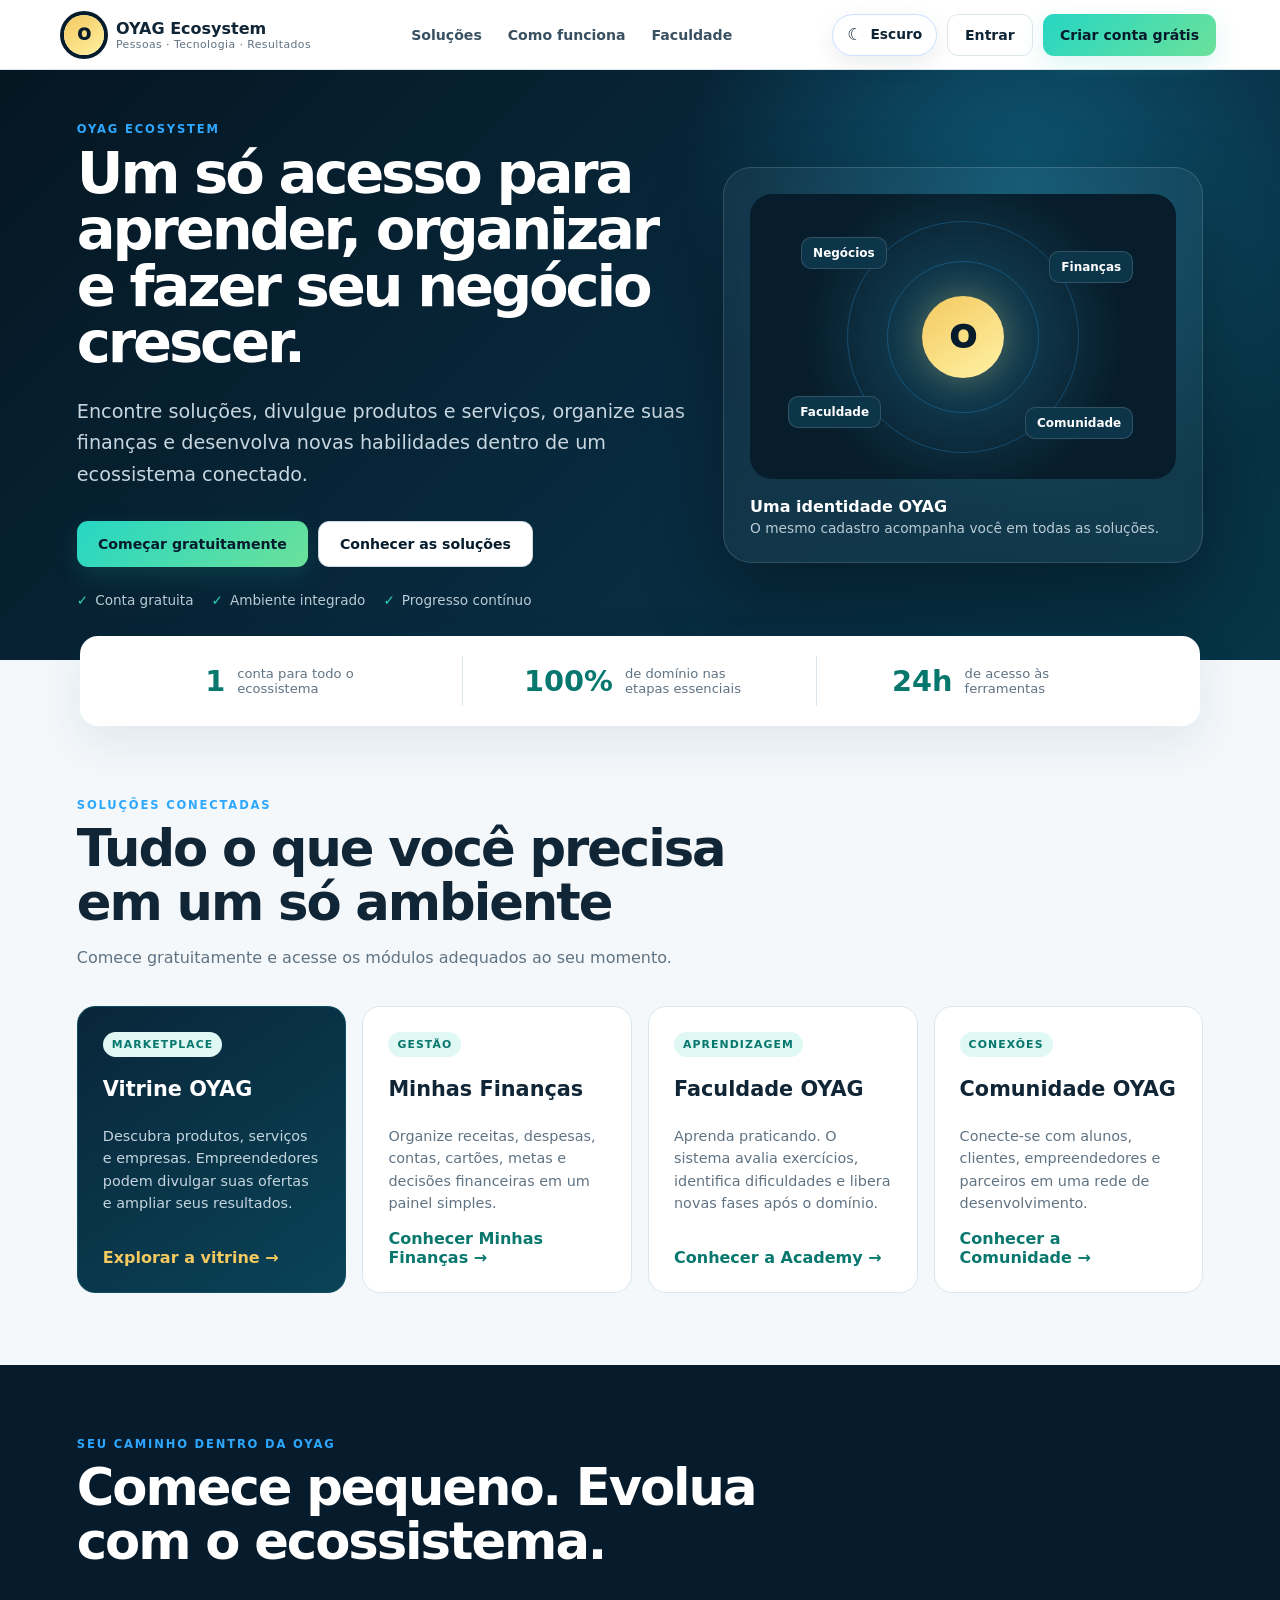
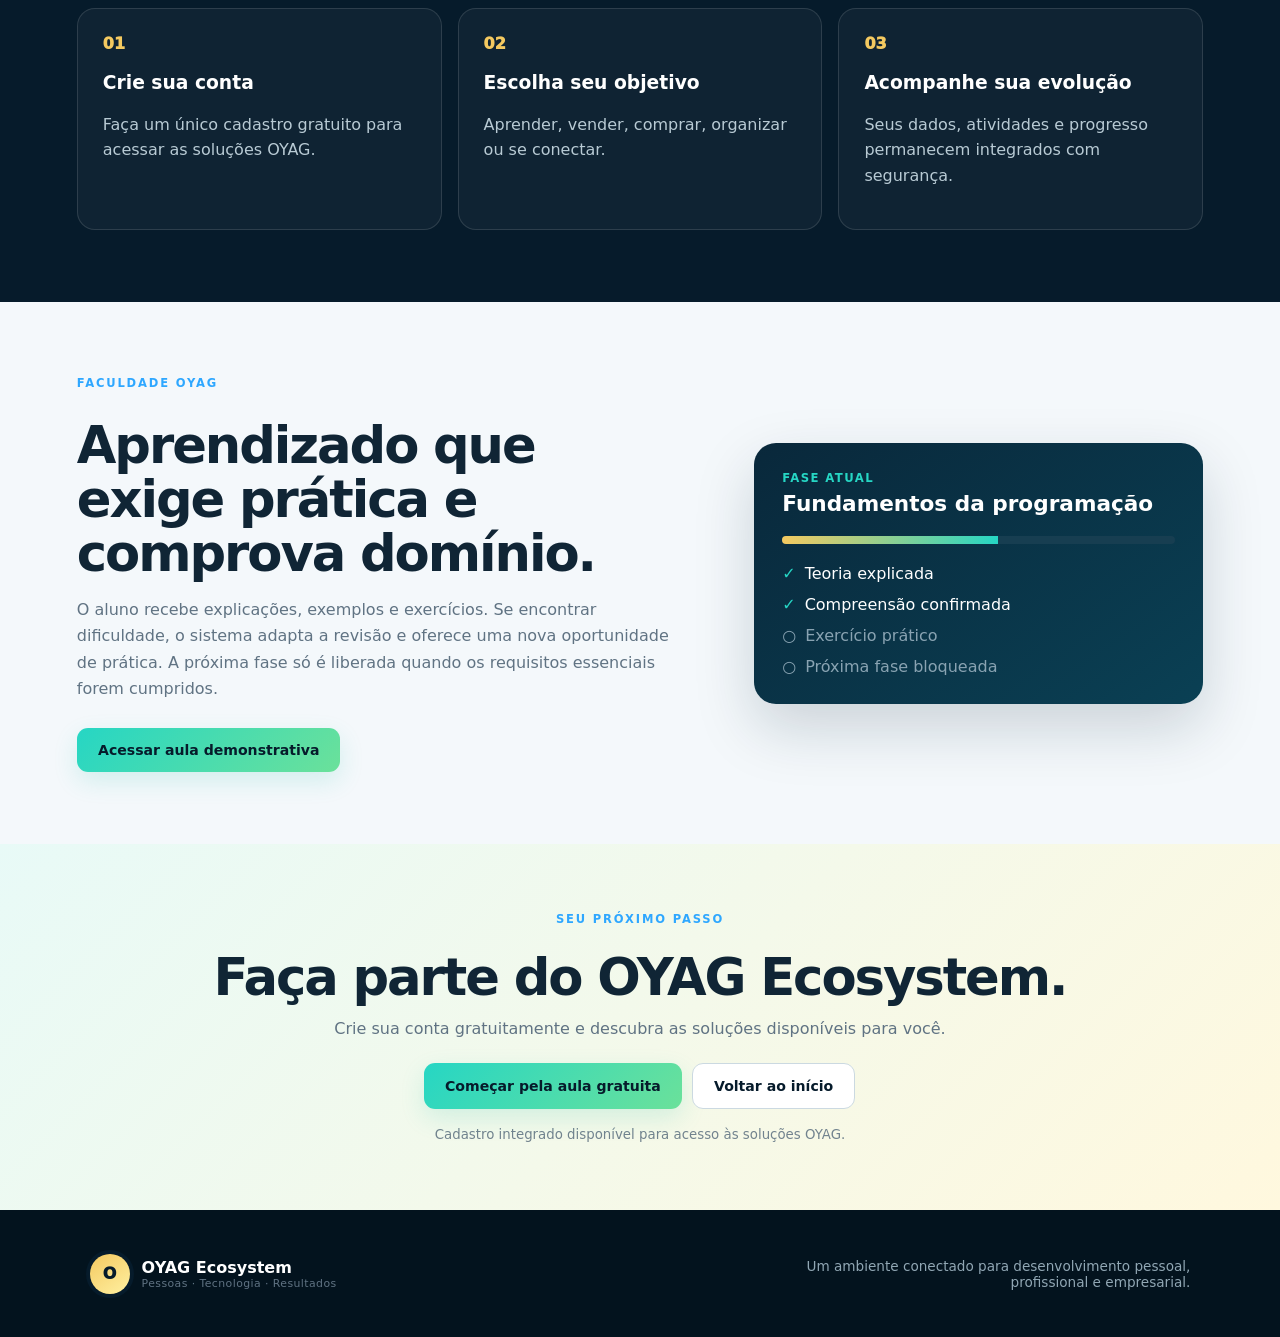
==== commit 9b02adaf: "feat: enable light and dark themes on public experience" ====
--- a/desktop/index.html
+++ b/desktop/index.html
@@ -5,7 +5,7 @@
   <meta name="viewport" content="width=device-width,initial-scale=1">
   <meta name="description" content="OYAG Ecosystem: negócios, aprendizagem, gestão e oportunidades em uma única conta.">
   <title>OYAG Ecosystem</title>
-  <link rel="stylesheet" href="../styles.css?v=responsive-review-20260918-02">
+  <script src="../theme.js?v=oyag-themes-20260919-02"></script><link rel="stylesheet" href="../styles.css?v=oyag-themes-20260919-02">
   <meta name="robots" content="index,follow">
   <script src="../config.production.js?v=prod-20260918-01" defer></script>
 </head>
--- a/styles.css
+++ b/styles.css
@@ -53,3 +53,59 @@
 
 /* Homologação OYAG: identificação visual explícita */
 .homolog-badge{position:fixed;right:14px;bottom:14px;z-index:999999;padding:9px 12px;border-radius:10px;background:#fff;color:#061b2b;border:2px solid #f4c960;font-size:.72rem;font-weight:900;letter-spacing:.05em;box-shadow:0 8px 30px #0003}
+
+
+/* ===== OYAG LIGHT + DARK THEMES · 2026-09-19 ===== */
+:root{
+  --oyag-blue:#2ea7ff;
+  --oyag-blue-strong:#1677ff;
+  --oyag-gold:#f4c960;
+  --oyag-purple:#7a5cff;
+  color-scheme:light;
+}
+html[data-theme="dark"]{color-scheme:dark}
+html[data-theme="light"]{color-scheme:light}
+
+.theme-toggle{
+  min-height:42px;padding:0 14px;border:1px solid rgba(22,119,255,.22);border-radius:999px;
+  display:inline-flex;align-items:center;justify-content:center;gap:8px;
+  background:rgba(255,255,255,.9);color:#102535;font:800 .86rem/1 Inter,system-ui,sans-serif;
+  box-shadow:0 8px 24px rgba(6,27,43,.08);cursor:pointer;transition:.2s ease;
+}
+.theme-toggle:hover{transform:translateY(-1px);border-color:var(--oyag-blue);box-shadow:0 10px 28px rgba(22,119,255,.15)}
+.theme-toggle:focus-visible{outline:3px solid rgba(46,167,255,.32);outline-offset:3px}
+.theme-toggle>span:first-child{font-size:1.05rem}
+
+/* Azul tecnológico substitui o antigo verde como cor funcional. */
+.eyebrow,.hero .eyebrow,.section-kicker{color:var(--oyag-blue)!important}
+.btn-primary,.cta-primary{background:linear-gradient(135deg,var(--oyag-blue),var(--oyag-purple))!important;color:#fff!important}
+.checks i,.check-list i{color:var(--oyag-blue)!important}
+.orbit,.orbit::before,.orbit::after{border-color:rgba(46,167,255,.28)!important}
+
+html[data-theme="dark"] body{background:#030914;color:#eaf2ff}
+html[data-theme="dark"] .topbar{background:rgba(3,9,20,.94);border-color:rgba(82,145,214,.18);backdrop-filter:blur(18px)}
+html[data-theme="dark"] .brand strong,html[data-theme="dark"] .nav a{color:#eef5ff}
+html[data-theme="dark"] .brand small{color:#8ea6bf}
+html[data-theme="dark"] .theme-toggle{background:#0b1829;color:#eaf2ff;border-color:rgba(46,167,255,.34);box-shadow:none}
+html[data-theme="dark"] .hero{background:
+  radial-gradient(circle at 80% 18%,rgba(46,167,255,.18),transparent 34%),
+  radial-gradient(circle at 20% 80%,rgba(122,92,255,.13),transparent 36%),
+  linear-gradient(145deg,#020812,#071a2c)!important}
+html[data-theme="dark"] .section,
+html[data-theme="dark"] .solutions,
+html[data-theme="dark"] .how,
+html[data-theme="dark"] .audience,
+html[data-theme="dark"] .trust,
+html[data-theme="dark"] footer{background:#030914;color:#eaf2ff}
+html[data-theme="dark"] .card,
+html[data-theme="dark"] .solution-card,
+html[data-theme="dark"] .step,
+html[data-theme="dark"] .audience-card,
+html[data-theme="dark"] .trust-card{background:#091728!important;color:#eaf2ff!important;border-color:rgba(82,145,214,.2)!important;box-shadow:0 18px 54px rgba(0,0,0,.24)}
+html[data-theme="dark"] p,
+html[data-theme="dark"] .muted,
+html[data-theme="dark"] .section p,
+html[data-theme="dark"] .card p{color:#a9bbce}
+html[data-theme="dark"] .btn-secondary{background:#f7fbff;color:#061b2b;border-color:#f7fbff}
+html[data-theme="dark"] .final-cta{background:linear-gradient(135deg,#08192c,#0b2740)!important}
+html[data-theme="dark"] .brand-mark{box-shadow:0 0 0 3px #132c47,0 0 24px rgba(244,201,96,.22)}
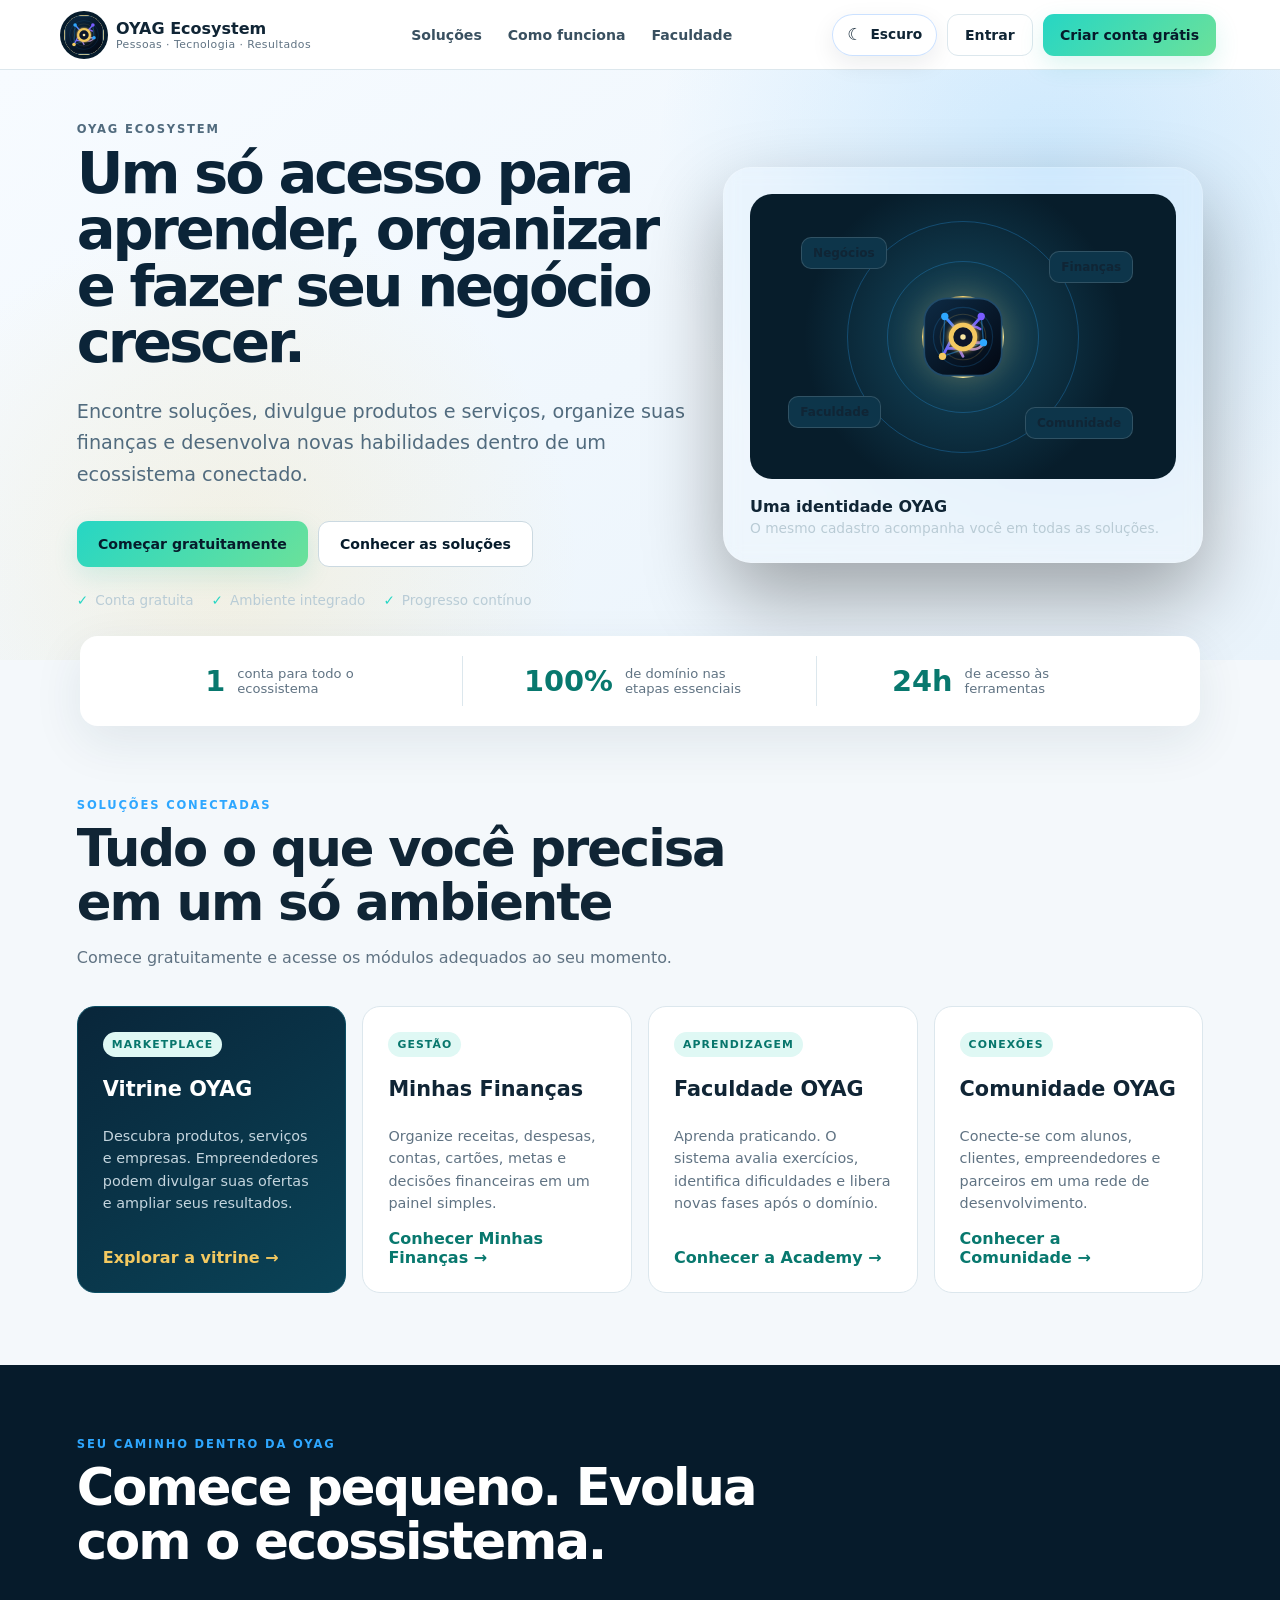
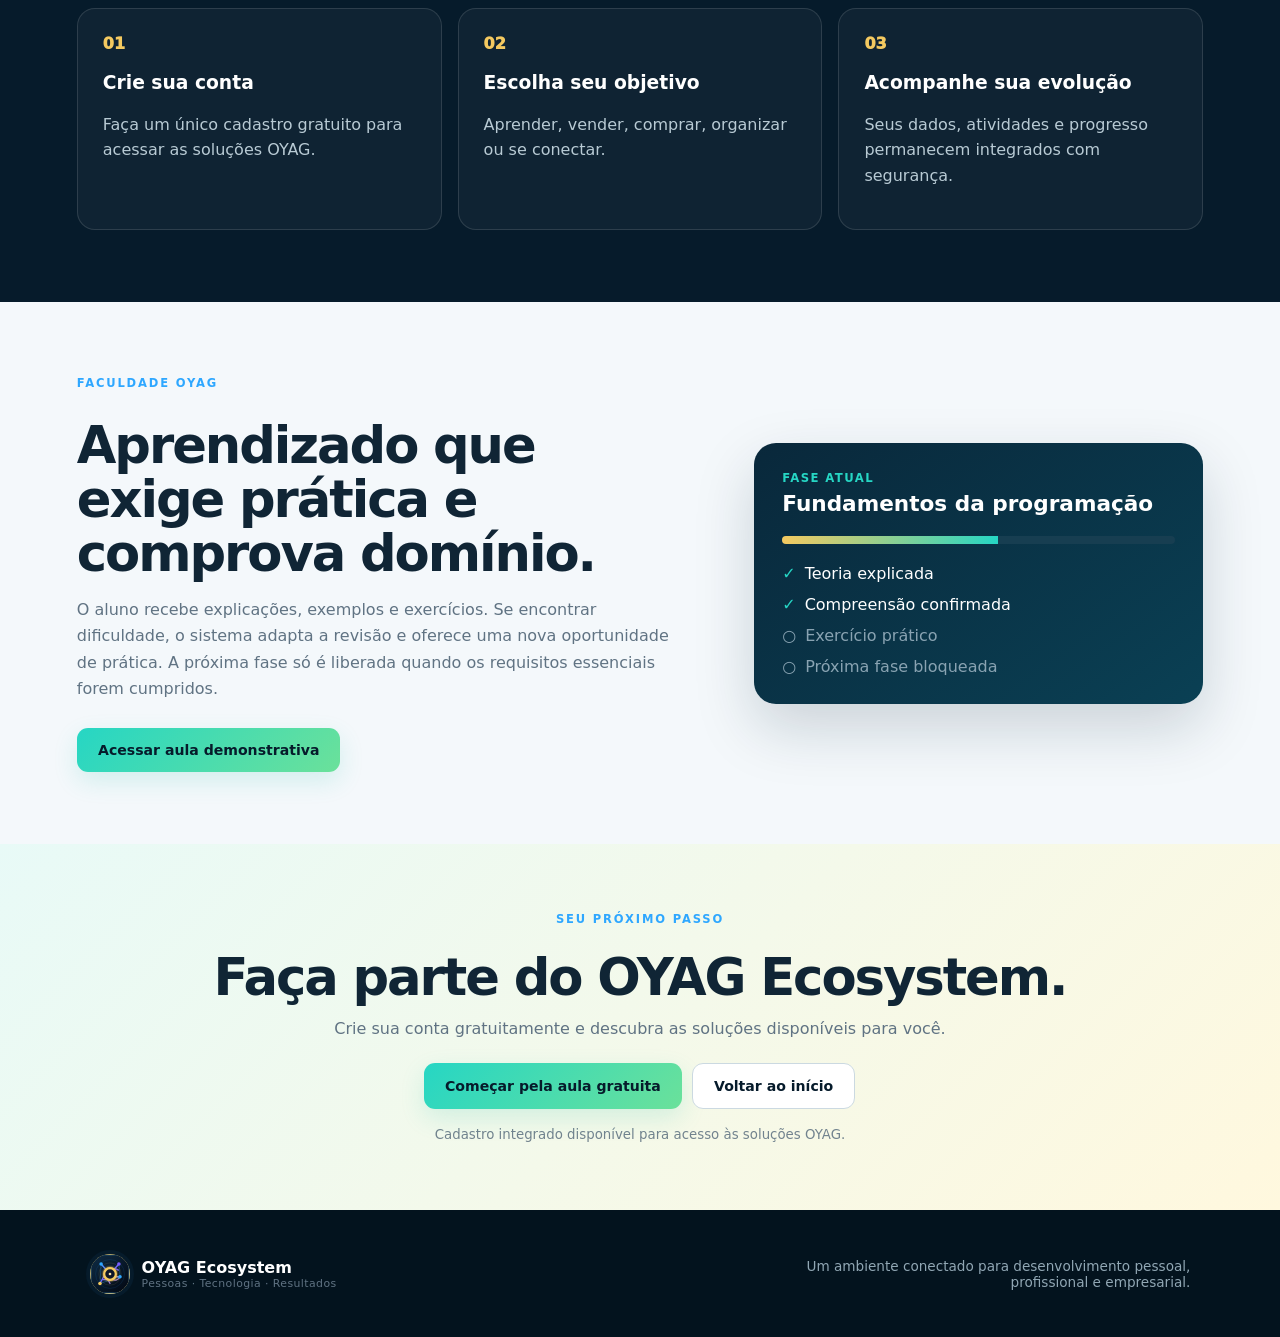
==== commit 07093ba1: "feat: apply official OYAG logo to public experience" ====
--- a/desktop/index.html
+++ b/desktop/index.html
@@ -4,14 +4,14 @@
   <meta charset="utf-8"><meta http-equiv="Cache-Control" content="no-cache, no-store, must-revalidate"><meta http-equiv="Pragma" content="no-cache"><meta http-equiv="Expires" content="0">
   <meta name="viewport" content="width=device-width,initial-scale=1">
   <meta name="description" content="OYAG Ecosystem: negócios, aprendizagem, gestão e oportunidades em uma única conta.">
-  <title>OYAG Ecosystem</title>
-  <script src="../theme.js?v=oyag-themes-20260919-02"></script><link rel="stylesheet" href="../styles.css?v=oyag-themes-20260919-02">
+  <title>OYAG Ecosystem</title><link rel="icon" type="image/svg+xml" href="../assets/favicon.svg">
+  <script src="../theme.js?v=oyag-themes-20260919-02"></script><link rel="stylesheet" href="../styles.css?v=oyag-logo-20260920-01">
   <meta name="robots" content="index,follow">
   <script src="../config.production.js?v=prod-20260918-01" defer></script>
 </head>
 <body>
 <header class="topbar">
-  <a class="brand" href="#inicio" aria-label="OYAG Ecosystem"><span class="brand-mark">O</span><span><strong>OYAG Ecosystem</strong><small>Pessoas · Tecnologia · Resultados</small></span></a>
+  <a class="brand" href="#inicio" aria-label="OYAG Ecosystem"><img class="brand-mark oyag-brand-symbol" src="../assets/oyag-mark.svg" alt=""><span><strong>OYAG Ecosystem</strong><small>Pessoas · Tecnologia · Resultados</small></span></a>
   <nav aria-label="Navegação principal"><a href="#solucoes">Soluções</a><a href="#como-funciona">Como funciona</a><a href="#faculdade">Faculdade</a></nav>
   <div class="header-actions"><a class="button ghost" href="../login.html">Entrar</a><a class="button primary" href="../login.html?mode=signup">Criar conta grátis</a></div>
 </header>
@@ -25,7 +25,7 @@
       <ul class="trust-list"><li>Conta gratuita</li><li>Ambiente integrado</li><li>Progresso contínuo</li></ul>
     </div>
     <div class="hero-panel" aria-label="Visão geral do OYAG Ecosystem">
-      <div class="orbit"><span class="core">O</span><span class="node n1">Negócios</span><span class="node n2">Finanças</span><span class="node n3">Faculdade</span><span class="node n4">Comunidade</span></div>
+      <div class="orbit"><span class="core"><img src="../assets/oyag-mark.svg" alt="OYAG"></span><span class="node n1">Negócios</span><span class="node n2">Finanças</span><span class="node n3">Faculdade</span><span class="node n4">Comunidade</span></div>
       <div class="panel-note"><strong>Uma identidade OYAG</strong><span>O mesmo cadastro acompanha você em todas as soluções.</span></div>
     </div>
   </section>
@@ -49,6 +49,6 @@
   </section>
   <section id="acesso" class="cta"><p class="eyebrow">Seu próximo passo</p><h2>Faça parte do OYAG Ecosystem.</h2><p>Crie sua conta gratuitamente e descubra as soluções disponíveis para você.</p><div><a class="button primary large" href="../faculdade/aula-demo.html">Começar pela aula gratuita</a><a class="button secondary large" href="#inicio">Voltar ao início</a></div><small>Cadastro integrado disponível para acesso às soluções OYAG.</small></section>
 </main>
-<footer><a class="brand" href="#inicio"><span class="brand-mark">O</span><span><strong>OYAG Ecosystem</strong><small>Pessoas · Tecnologia · Resultados</small></span></a><p>Um ambiente conectado para desenvolvimento pessoal, profissional e empresarial.</p></footer>
+<footer><a class="brand" href="#inicio"><img class="brand-mark oyag-brand-symbol" src="../assets/oyag-mark.svg" alt=""><span><strong>OYAG Ecosystem</strong><small>Pessoas · Tecnologia · Resultados</small></span></a><p>Um ambiente conectado para desenvolvimento pessoal, profissional e empresarial.</p></footer>
 </body>
 </html>
--- a/styles.css
+++ b/styles.css
@@ -109,3 +109,21 @@
 html[data-theme="dark"] .btn-secondary{background:#f7fbff;color:#061b2b;border-color:#f7fbff}
 html[data-theme="dark"] .final-cta{background:linear-gradient(135deg,#08192c,#0b2740)!important}
 html[data-theme="dark"] .brand-mark{box-shadow:0 0 0 3px #132c47,0 0 24px rgba(244,201,96,.22)}
+
+
+/* Tema claro integral da página pública */
+html[data-theme="light"] .hero{
+  background:
+    radial-gradient(circle at 82% 16%,rgba(46,167,255,.18),transparent 34%),
+    radial-gradient(circle at 18% 84%,rgba(244,201,96,.17),transparent 30%),
+    linear-gradient(145deg,#f7fbff,#e9f3fb)!important;
+  color:#102535!important
+}
+html[data-theme="light"] .hero h1,
+html[data-theme="light"] .hero h2{color:#0b2438!important}
+html[data-theme="light"] .hero p{color:#516b7e!important}
+html[data-theme="light"] .hero-visual,
+html[data-theme="light"] .ecosystem-map{background:rgba(255,255,255,.72)!important;border-color:rgba(22,119,255,.16)!important;box-shadow:0 20px 58px rgba(13,39,64,.12)}
+html[data-theme="light"] .orbit-label{background:#fff!important;color:#17334a!important;border-color:#d7e4ec!important}
+html[data-theme="light"] .final-cta{background:linear-gradient(135deg,#0b3154,#104c75)!important;color:#fff}
+html[data-theme="light"] .final-cta p{color:#d7e8f5!important}
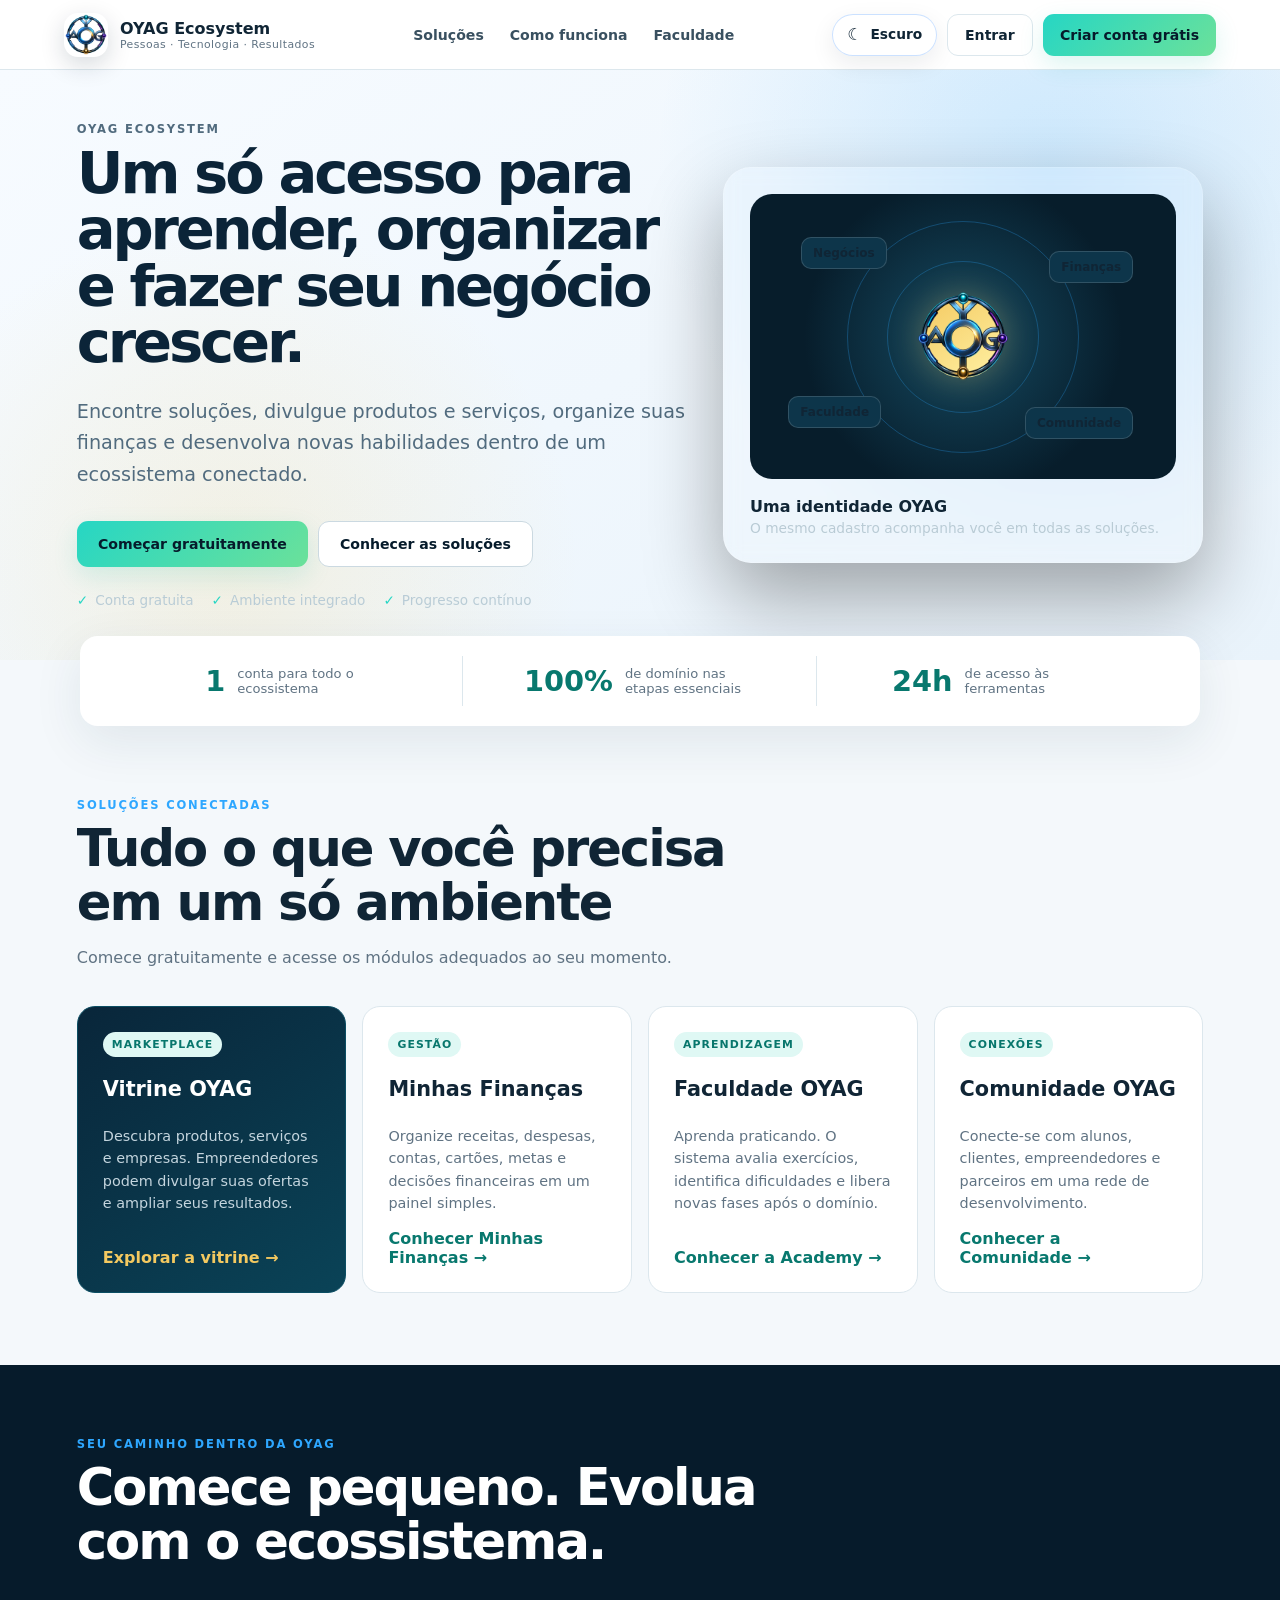
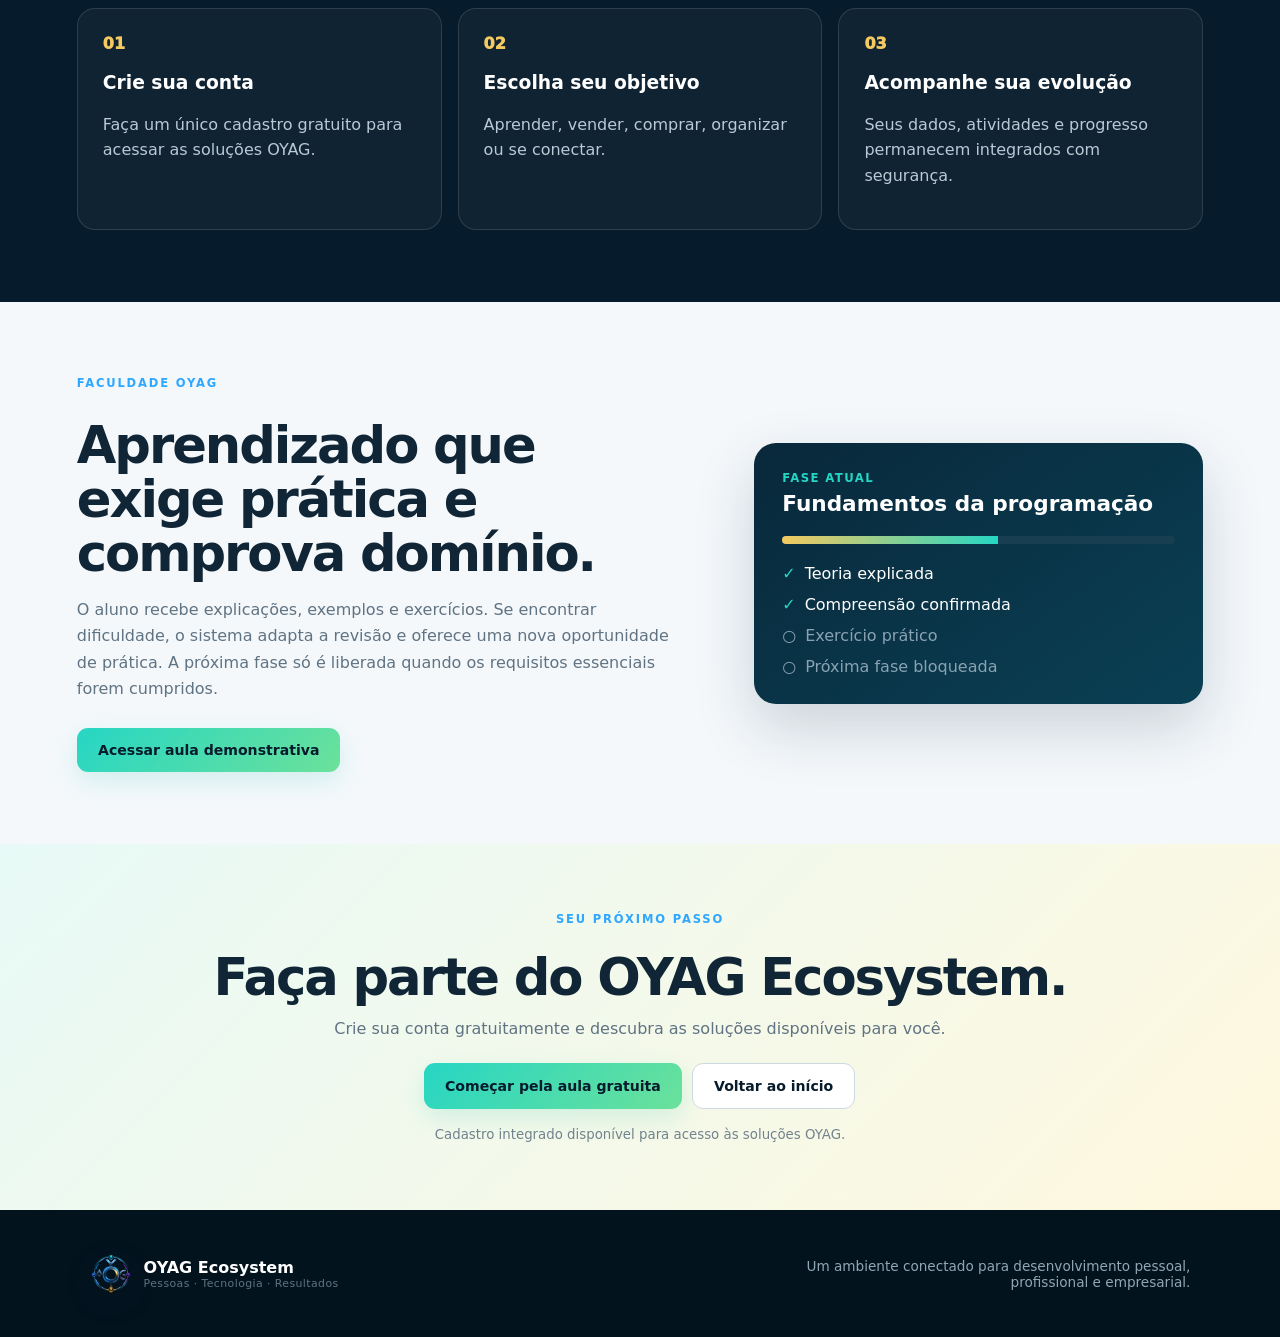
==== commit 38a9c5bd: "fix: use approved Dark 2 logo" ====
--- a/desktop/index.html
+++ b/desktop/index.html
@@ -4,14 +4,14 @@
   <meta charset="utf-8"><meta http-equiv="Cache-Control" content="no-cache, no-store, must-revalidate"><meta http-equiv="Pragma" content="no-cache"><meta http-equiv="Expires" content="0">
   <meta name="viewport" content="width=device-width,initial-scale=1">
   <meta name="description" content="OYAG Ecosystem: negócios, aprendizagem, gestão e oportunidades em uma única conta.">
-  <title>OYAG Ecosystem</title><link rel="icon" type="image/svg+xml" href="../assets/favicon.svg">
-  <script src="../theme.js?v=oyag-themes-20260919-02"></script><link rel="stylesheet" href="../styles.css?v=oyag-logo-20260920-01">
+  <title>OYAG Ecosystem</title><link rel="icon" type="image/svg+xml" href="../assets/oyag-approved-mark.png">
+  <script src="../theme.js?v=oyag-themes-20260919-02"></script><link rel="stylesheet" href="../styles.css?v=oyag-approved-dark2-20260920-02">
   <meta name="robots" content="index,follow">
   <script src="../config.production.js?v=prod-20260918-01" defer></script>
 </head>
 <body>
 <header class="topbar">
-  <a class="brand" href="#inicio" aria-label="OYAG Ecosystem"><img class="brand-mark oyag-brand-symbol" src="../assets/oyag-mark.svg" alt=""><span><strong>OYAG Ecosystem</strong><small>Pessoas · Tecnologia · Resultados</small></span></a>
+  <a class="brand" href="#inicio" aria-label="OYAG Ecosystem"><img class="brand-mark oyag-brand-symbol" src="../assets/oyag-approved-mark.png" alt=""><span><strong>OYAG Ecosystem</strong><small>Pessoas · Tecnologia · Resultados</small></span></a>
   <nav aria-label="Navegação principal"><a href="#solucoes">Soluções</a><a href="#como-funciona">Como funciona</a><a href="#faculdade">Faculdade</a></nav>
   <div class="header-actions"><a class="button ghost" href="../login.html">Entrar</a><a class="button primary" href="../login.html?mode=signup">Criar conta grátis</a></div>
 </header>
@@ -25,7 +25,7 @@
       <ul class="trust-list"><li>Conta gratuita</li><li>Ambiente integrado</li><li>Progresso contínuo</li></ul>
     </div>
     <div class="hero-panel" aria-label="Visão geral do OYAG Ecosystem">
-      <div class="orbit"><span class="core"><img src="../assets/oyag-mark.svg" alt="OYAG"></span><span class="node n1">Negócios</span><span class="node n2">Finanças</span><span class="node n3">Faculdade</span><span class="node n4">Comunidade</span></div>
+      <div class="orbit"><span class="core"><img src="../assets/oyag-approved-mark.png" alt="OYAG"></span><span class="node n1">Negócios</span><span class="node n2">Finanças</span><span class="node n3">Faculdade</span><span class="node n4">Comunidade</span></div>
       <div class="panel-note"><strong>Uma identidade OYAG</strong><span>O mesmo cadastro acompanha você em todas as soluções.</span></div>
     </div>
   </section>
@@ -49,6 +49,6 @@
   </section>
   <section id="acesso" class="cta"><p class="eyebrow">Seu próximo passo</p><h2>Faça parte do OYAG Ecosystem.</h2><p>Crie sua conta gratuitamente e descubra as soluções disponíveis para você.</p><div><a class="button primary large" href="../faculdade/aula-demo.html">Começar pela aula gratuita</a><a class="button secondary large" href="#inicio">Voltar ao início</a></div><small>Cadastro integrado disponível para acesso às soluções OYAG.</small></section>
 </main>
-<footer><a class="brand" href="#inicio"><img class="brand-mark oyag-brand-symbol" src="../assets/oyag-mark.svg" alt=""><span><strong>OYAG Ecosystem</strong><small>Pessoas · Tecnologia · Resultados</small></span></a><p>Um ambiente conectado para desenvolvimento pessoal, profissional e empresarial.</p></footer>
+<footer><a class="brand" href="#inicio"><img class="brand-mark oyag-brand-symbol" src="../assets/oyag-approved-mark.png" alt=""><span><strong>OYAG Ecosystem</strong><small>Pessoas · Tecnologia · Resultados</small></span></a><p>Um ambiente conectado para desenvolvimento pessoal, profissional e empresarial.</p></footer>
 </body>
 </html>
--- a/styles.css
+++ b/styles.css
@@ -127,3 +127,10 @@
 html[data-theme="light"] .orbit-label{background:#fff!important;color:#17334a!important;border-color:#d7e4ec!important}
 html[data-theme="light"] .final-cta{background:linear-gradient(135deg,#0b3154,#104c75)!important;color:#fff}
 html[data-theme="light"] .final-cta p{color:#d7e8f5!important}
+
+
+/* ===== OYAG OFFICIAL BRAND · 2026-09-20 ===== */
+img.brand-mark.oyag-brand-symbol{width:44px;height:44px;border-radius:14px;object-fit:contain;background:transparent;box-shadow:0 8px 24px rgba(8,31,51,.16)}
+.core img{width:100%;height:100%;display:block;border-radius:50%;transform:scale(1.18)}
+footer img.brand-mark.oyag-brand-symbol{width:42px;height:42px}
+@media(max-width:680px){img.brand-mark.oyag-brand-symbol{width:42px;height:42px}.core img{transform:scale(1.12)}}
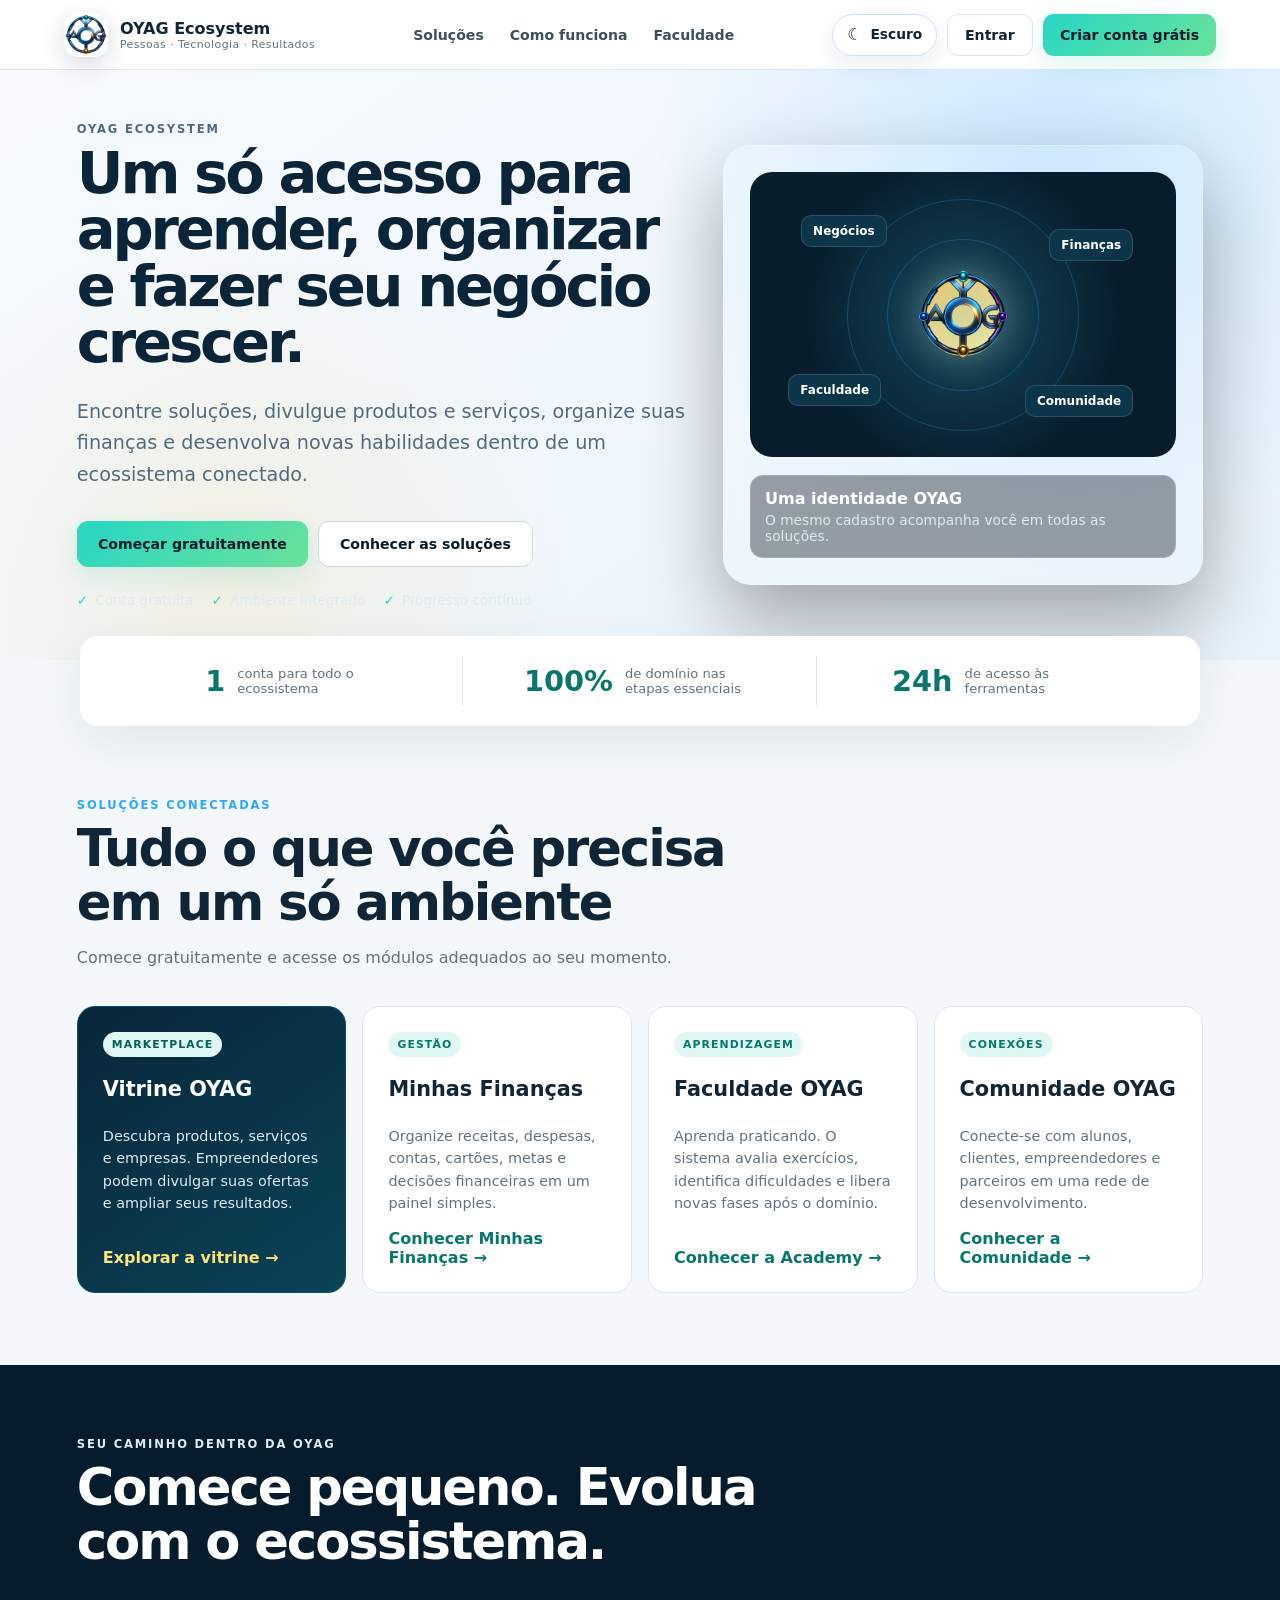
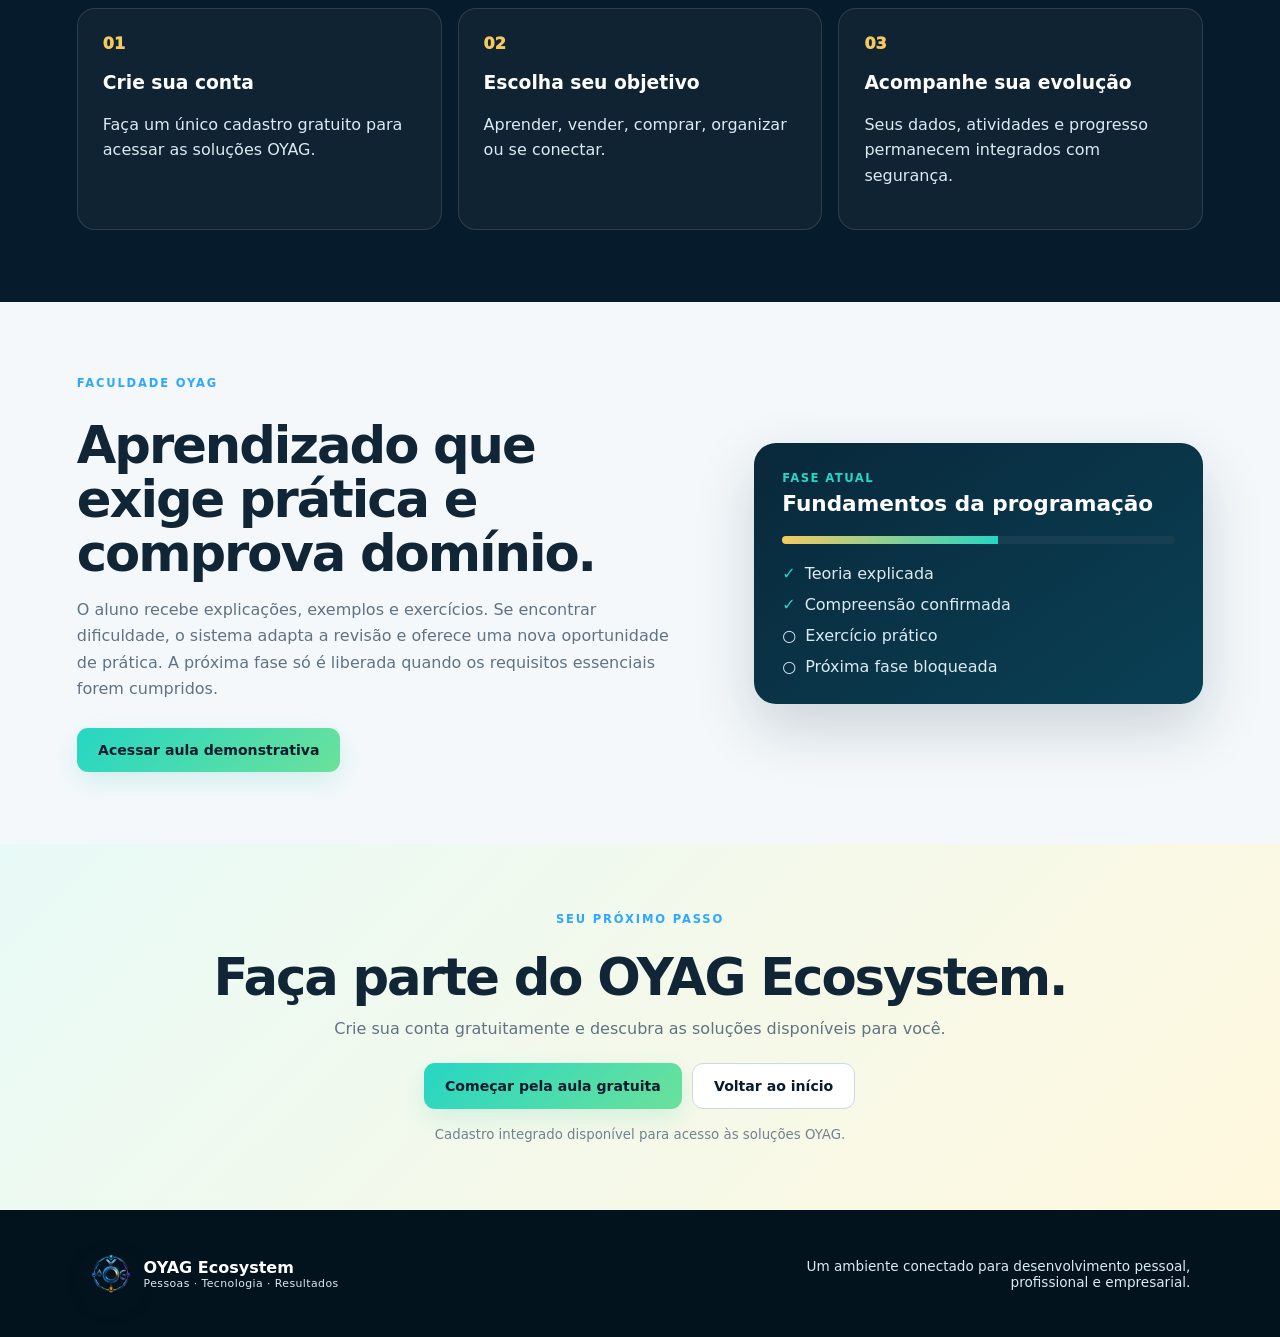
==== commit c18b23b5: "chore: atualizar contraste desktop" ====
--- a/desktop/index.html
+++ b/desktop/index.html
@@ -5,7 +5,7 @@
   <meta name="viewport" content="width=device-width,initial-scale=1">
   <meta name="description" content="OYAG Ecosystem: negócios, aprendizagem, gestão e oportunidades em uma única conta.">
   <title>OYAG Ecosystem</title><link rel="icon" type="image/svg+xml" href="../assets/oyag-approved-mark.png">
-  <script src="../theme.js?v=oyag-themes-20260919-02"></script><link rel="stylesheet" href="../styles.css?v=oyag-approved-dark2-20260920-02">
+  <script src="../theme.js?v=oyag-themes-20260919-02"></script><link rel="stylesheet" href="../styles.css?v=oyag-contrast-20260919-01">
   <meta name="robots" content="index,follow">
   <script src="../config.production.js?v=prod-20260918-01" defer></script>
 </head>
--- a/styles.css
+++ b/styles.css
@@ -134,3 +134,24 @@
 .core img{width:100%;height:100%;display:block;border-radius:50%;transform:scale(1.18)}
 footer img.brand-mark.oyag-brand-symbol{width:42px;height:42px}
 @media(max-width:680px){img.brand-mark.oyag-brand-symbol{width:42px;height:42px}.core img{transform:scale(1.12)}}
+
+
+/* Approved Dark 2 emblem */
+img.oyag-brand-symbol{object-fit:contain!important;background:transparent!important}
+.core img{border-radius:0!important;filter:drop-shadow(0 0 16px rgba(46,167,255,.35))}
+
+
+/* OYAG live contrast standard v1 */
+/* Toda superfície escura deve usar texto claro. */
+.hero,.hero-panel,.card.featured,.dark,.dark article,.learning-card,footer{color:#fff}
+.hero h1,.hero h2,.hero h3,.hero strong,.hero-panel strong,.hero-panel h3,
+.card.featured h3,.card.featured strong,.dark h2,.dark h3,.dark strong,
+.learning-card h2,.learning-card h3,.learning-card strong,footer strong{color:#fff!important}
+.hero .lead,.hero .trust-list,.hero .panel-note span,.hero-panel p,.hero-panel small,
+.card.featured p,.card.featured small,.dark p,.dark small,.steps p,
+.learning-card p,.learning-card small,.learning-card li,footer p,footer small{color:#dceaf1!important}
+.card.featured .tag{background:#dff8f4!important;color:#075f57!important}
+.card.featured a{color:#ffe37c!important}.card.featured a:hover{color:#fff!important}
+.panel-note{padding:13px 14px;border-radius:13px;background:rgba(1,13,22,.38);border:1px solid rgba(255,255,255,.16)}
+.hero-panel{border-color:rgba(255,255,255,.24)}
+@media(prefers-contrast:more){.hero p,.hero span,.card.featured p,.dark p,.learning-card li,footer p{color:#fff!important}}
